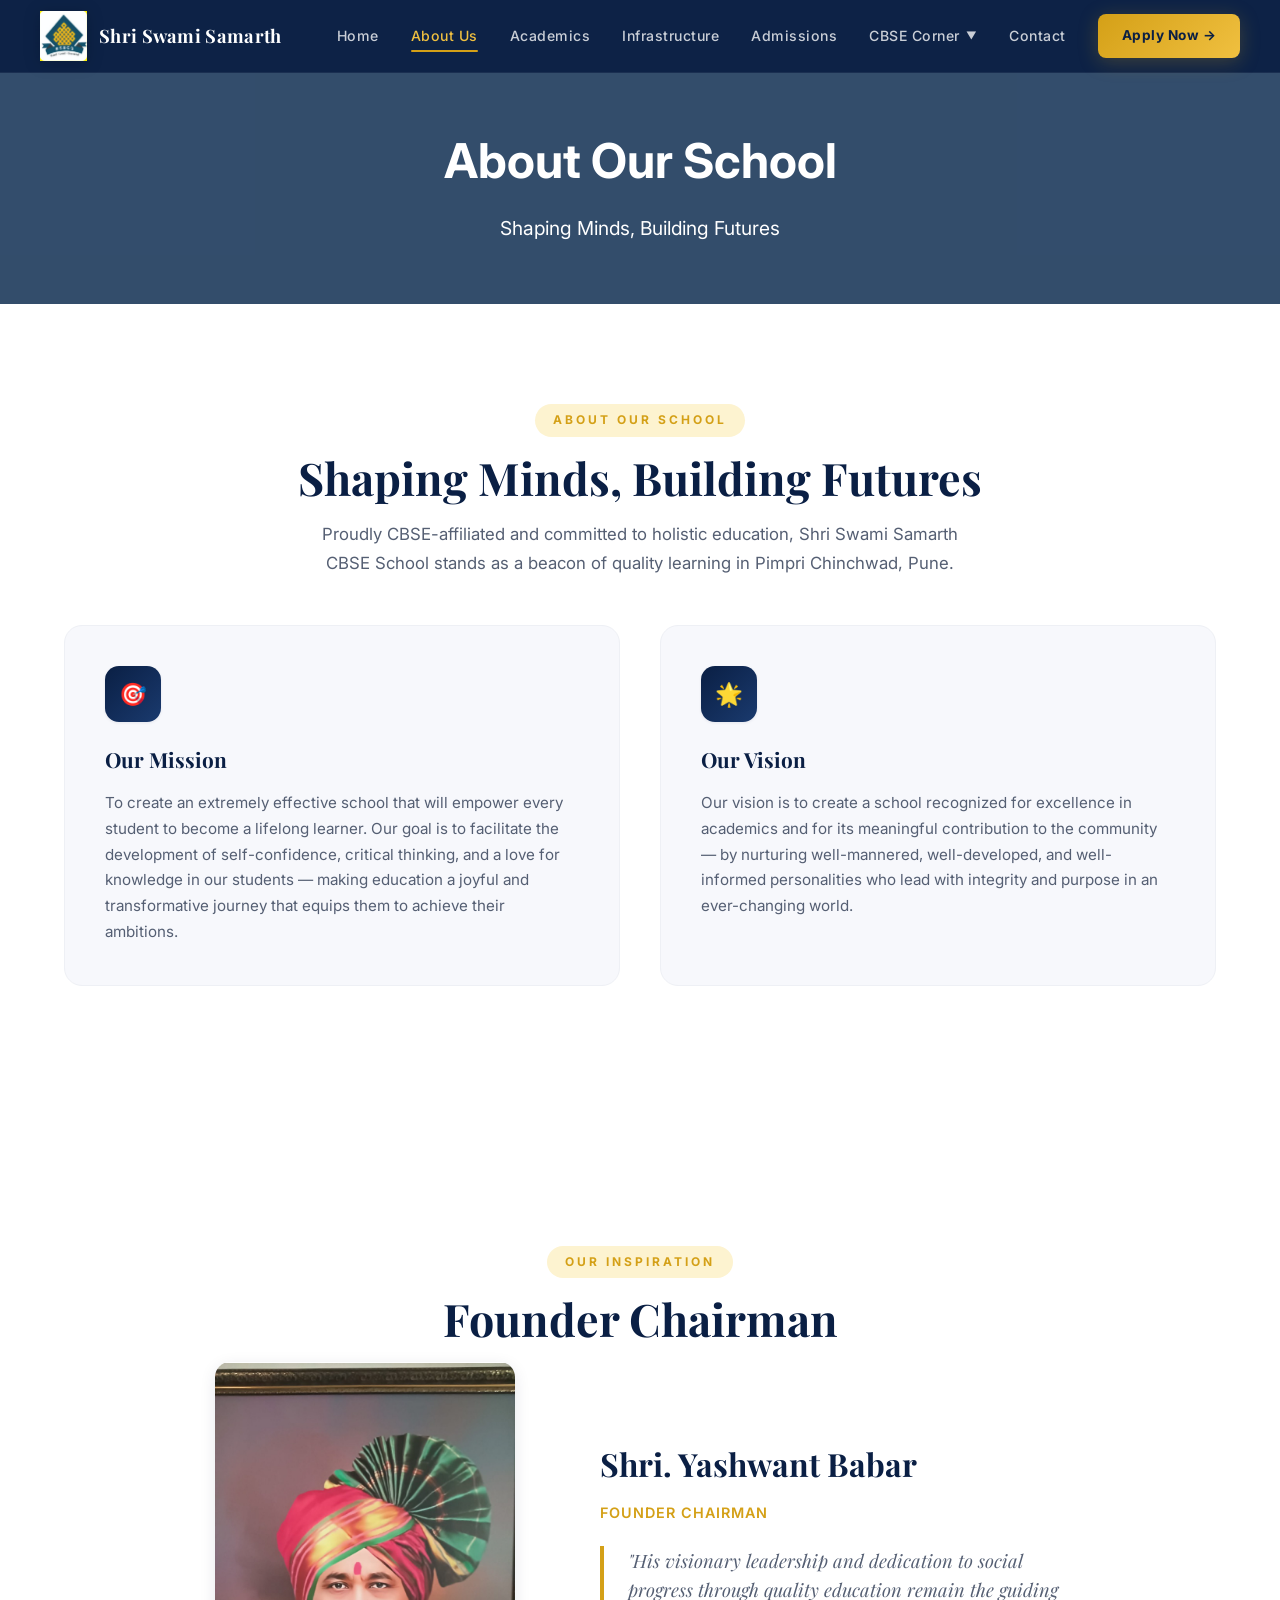
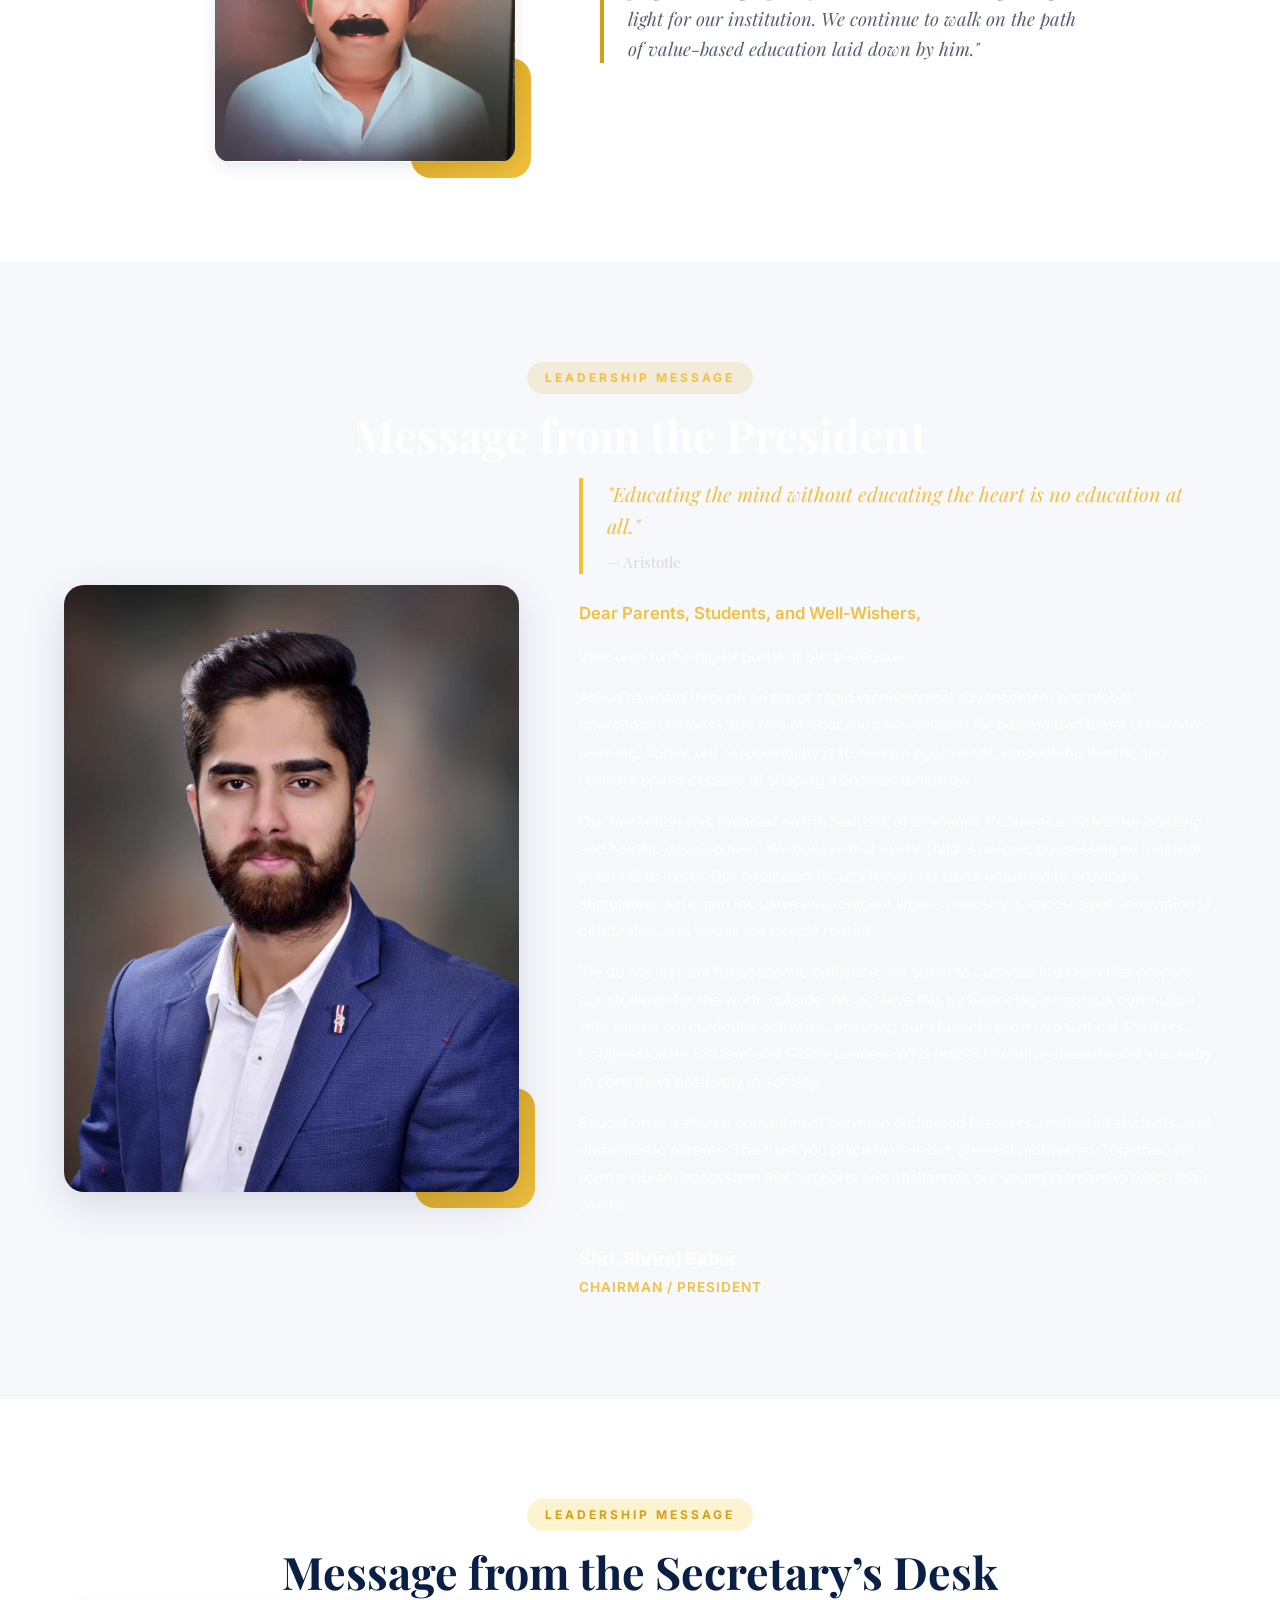
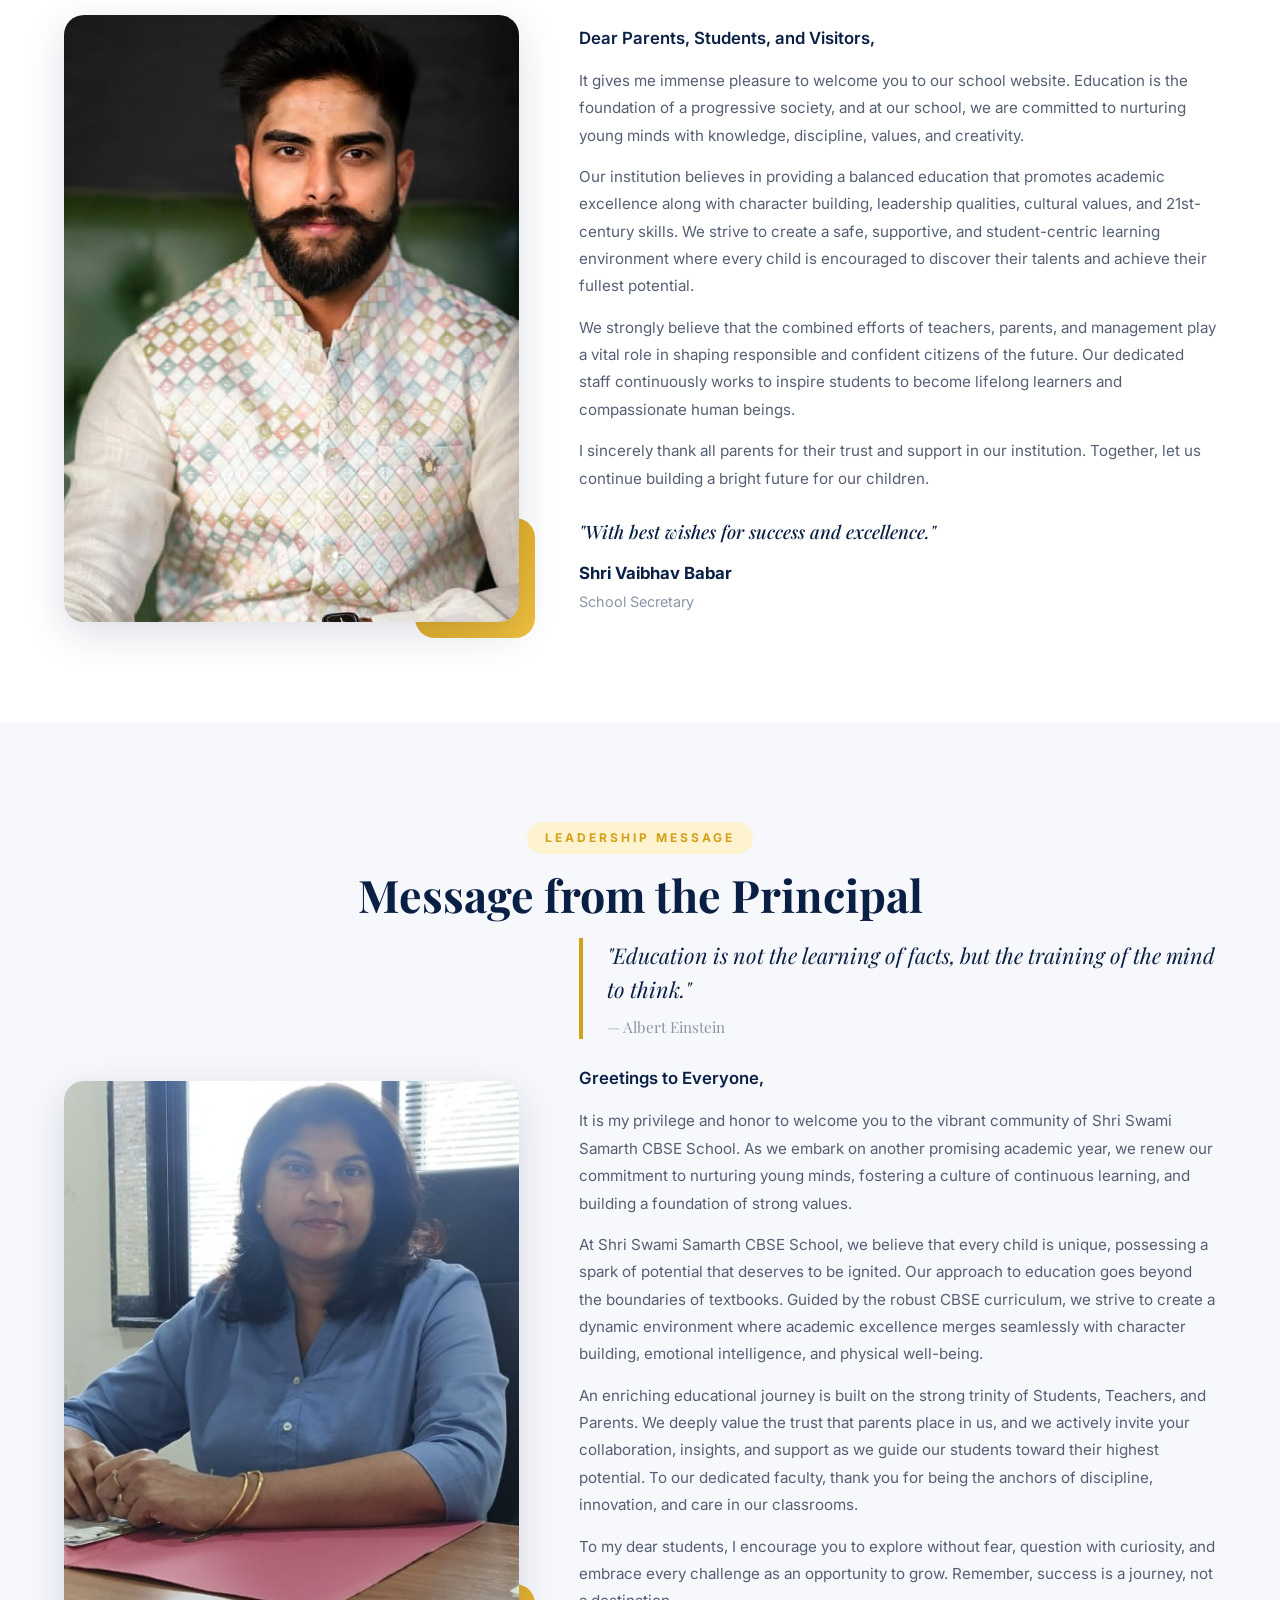
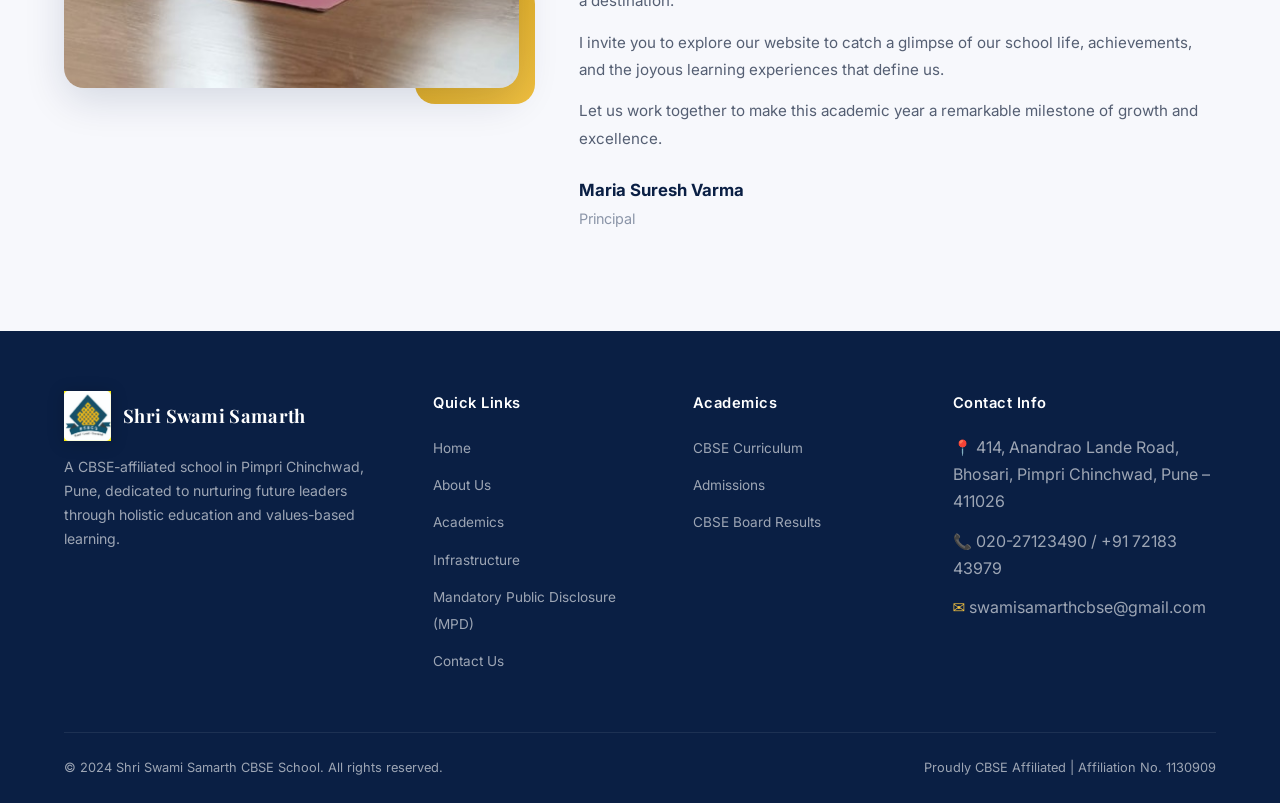
==== about.html @ 1b2f3c50 "Restructure to multi-page layout, integrate docx content, and update MPD PDF" ====
<!DOCTYPE html>
<html lang="en">
<head>
  <meta charset="UTF-8">
  <meta name="viewport" content="width=device-width, initial-scale=1.0">
  <title>About Us — Shri Swami Samarth CBSE School</title>
  <link rel="stylesheet" href="styles.css">
  <link rel="icon" href="data:image/svg+xml,<svg xmlns='http://www.w3.org/2000/svg' viewBox='0 0 100 100'><text y='.9em' font-size='90'>🎓</text></svg>">
</head>
<body>
  <!-- ======================== NAVIGATION ======================== -->
  <nav class="navbar" id="navbar">
    <div class="nav-inner">
      <a href="index.html" class="nav-logo">
        <img src="images/logo.png" alt="Shri Swami Samarth Logo" class="logo-img">
        <span>Shri Swami Samarth</span>
      </a>
      <div class="nav-links" id="navLinks">
        <a href="index.html">Home</a>
        <a href="about.html" class="active">About Us</a>
        <a href="academics.html">Academics</a>
        <a href="infrastructure.html">Infrastructure</a>
        <a href="admissions.html">Admissions</a>
        <div class="nav-dropdown">
          <a href="#" class="dropdown-trigger">CBSE Corner <span class="arrow" style="font-size: 0.65rem;">▼</span></a>
          <div class="dropdown-menu">
            <a href="disclosures.html">Mandatory Public Disclosure</a>
            <a href="comprehensive-info.html">Comprehensive Information</a>
          </div>
        </div>
        <a href="contact.html">Contact</a>
        <a href="admissions.html" class="nav-cta">Apply Now →</a>
      </div>
      <div class="hamburger" id="hamburger">
        <span></span><span></span><span></span>
      </div>
    </div>
  </nav>

  <!-- ======================== PAGE HERO ======================== -->
  <section class="page-hero" style="background: url('images/hero.jpg') center/cover no-repeat; position: relative; padding: 120px 0 60px;">
    <div class="hero-overlay" style="position: absolute; inset: 0; background: rgba(0, 33, 71, 0.8);"></div>
    <div class="container" style="position: relative; z-index: 2; text-align: center; color: white;">
      <h1 style="font-size: 3rem; margin-bottom: 10px;">About Our School</h1>
      <p style="font-size: 1.2rem; max-width: 600px; margin: 0 auto;">Shaping Minds, Building Futures</p>
    </div>
  </section>

  <!-- ======================== ABOUT / VISION / MISSION ======================== -->
  <section class="about section-pad">
    <div class="container">
      <div class="text-center reveal">
        <span class="section-badge">About Our School</span>
        <h2 class="section-title">Shaping Minds, Building Futures</h2>
        <p class="section-subtitle">Proudly CBSE-affiliated and committed to holistic education, Shri Swami Samarth CBSE School stands as a beacon of quality learning in Pimpri Chinchwad, Pune.</p>
      </div>

      <div class="about-grid" style="margin-top: 40px;">
        <div class="about-card reveal">
          <div class="about-card-icon">🎯</div>
          <h3>Our Mission</h3>
          <p>To create an extremely effective school that will empower every student to become a lifelong learner. Our goal is to facilitate the development of self-confidence, critical thinking, and a love for knowledge in our students — making education a joyful and transformative journey that equips them to achieve their ambitions.</p>
        </div>
        <div class="about-card reveal">
          <div class="about-card-icon">🌟</div>
          <h3>Our Vision</h3>
          <p>Our vision is to create a school recognized for excellence in academics and for its meaningful contribution to the community — by nurturing well-mannered, well-developed, and well-informed personalities who lead with integrity and purpose in an ever-changing world.</p>
        </div>
      </div>
    </div>
  </section>

  <!-- ======================== FOUNDER CHAIRMAN ======================== -->
  <section class="founder section-pad" style="background: var(--white);">
    <div class="container">
      <div class="text-center reveal">
        <span class="section-badge">Our Inspiration</span>
        <h2 class="section-title">Founder Chairman</h2>
      </div>
      <div class="principal-grid" style="grid-template-columns: 1fr 1.4fr; align-items: center; max-width: 900px; margin: 0 auto;">
        <div class="principal-image-wrap reveal" style="max-width: 300px; margin: 0 auto;">
          <img src="images/founder.jpg" alt="Shri. Yashwant Babar, Founder Chairman" style="border-radius: 15px; box-shadow: var(--shadow-md); max-height: 400px; object-fit: contain;">
          <div class="principal-image-accent"></div>
        </div>
        <div class="principal-content reveal" style="text-align: left; display: flex; flex-direction: column; justify-content: center;">
          <h3 style="color: var(--navy); font-size: 2rem; font-family: var(--font-heading); margin-bottom: 10px;">Shri. Yashwant Babar</h3>
          <p style="color: var(--gold); font-weight: 600; text-transform: uppercase; font-size: 0.9rem; letter-spacing: 1px; margin-bottom: 20px;">Founder Chairman</p>
          <blockquote style="font-size: 1.15rem; color: var(--gray-600); border-left-color: var(--gold);">
            "His visionary leadership and dedication to social progress through quality education remain the guiding light for our institution. We continue to walk on the path of value-based education laid down by him."
          </blockquote>
        </div>
      </div>
    </div>
  </section>

  <!-- ======================== PRESIDENT'S MESSAGE ======================== -->
  <section class="president section-pad" style="background: var(--off-white);">
    <div class="container">
      <div class="text-center reveal">
        <span class="section-badge">Leadership Message</span>
        <h2 class="section-title">Message from the President</h2>
      </div>
      <div class="principal-grid">
        <div class="principal-image-wrap reveal">
          <img src="images/chairman.jpg" alt="Shri. Shriraj Babar, President">
          <div class="principal-image-accent"></div>
        </div>
        <div class="president-content reveal">
          <blockquote>
            "Educating the mind without educating the heart is no education at all."
            <span>— Aristotle</span>
          </blockquote>
          <div class="president-text">
            <p class="salutation">Dear Parents, Students, and Well-Wishers,</p>
            <p>Welcome to the digital portal of our institution.</p>
            <p>As we navigate through an era of rapid technological advancement and global interconnectedness, the role of education has evolved far beyond traditional classroom learning. Today, our responsibility is to nurture agile minds, empathetic hearts, and resilient spirits capable of shaping a brighter tomorrow.</p>
            <p>Our institution was founded on the bedrock of academic excellence, character building, and holistic development. We believe that every child is unique, possessing an inherent potential to excel. Our dedicated faculty leaves no stone unturned to provide a stimulating, safe, and inclusive environment where curiosity is encouraged, innovation is celebrated, and values are deeply rooted.</p>
            <p>We do not just aim for academic brilliance; we strive to cultivate life skills that prepare our students for the world outside. We achieve this by balancing a rigorous curriculum with robust co-curricular activities, ensuring our students grow into Critical Thinkers, Compassionate Citizens and Global Leaders Who respect cultural diversity and are ready to contribute positively to society.</p>
            <p>Education is a shared commitment between dedicated teachers, motivated students, and enthusiastic parents. The trust you place in us is our greatest motivation. Together, we form a vibrant ecosystem that supports and challenges our young learners to reach their zenith.</p>
          </div>
          <p class="name">Shri. Shriraj Babar</p>
          <p class="title">Chairman / President</p>
        </div>
      </div>
    </div>
  </section>

  <!-- ======================== SECRETARY'S MESSAGE ======================== -->
  <section class="principal section-pad" style="background: var(--white);">
    <div class="container">
      <div class="text-center reveal">
        <span class="section-badge">Leadership Message</span>
        <h2 class="section-title">Message from the Secretary’s Desk</h2>
      </div>
      <div class="principal-grid">
        <div class="principal-image-wrap reveal">
          <img src="images/secretary.png" alt="Shri Vaibhav Babar, School Secretary">
          <div class="principal-image-accent"></div>
        </div>
        <div class="principal-content reveal">
          <div class="principal-text">
            <p class="salutation">Dear Parents, Students, and Visitors,</p>
            <p>It gives me immense pleasure to welcome you to our school website. Education is the foundation of a progressive society, and at our school, we are committed to nurturing young minds with knowledge, discipline, values, and creativity.</p>
            <p>Our institution believes in providing a balanced education that promotes academic excellence along with character building, leadership qualities, cultural values, and 21st-century skills. We strive to create a safe, supportive, and student-centric learning environment where every child is encouraged to discover their talents and achieve their fullest potential.</p>
            <p>We strongly believe that the combined efforts of teachers, parents, and management play a vital role in shaping responsible and confident citizens of the future. Our dedicated staff continuously works to inspire students to become lifelong learners and compassionate human beings.</p>
            <p>I sincerely thank all parents for their trust and support in our institution. Together, let us continue building a bright future for our children.</p>
          </div>
          <p style="font-family: var(--font-heading); font-size: 1.15rem; font-style: italic; color: var(--navy); margin-bottom: 12px; font-weight: 500;">"With best wishes for success and excellence."</p>
          <p class="name">Shri Vaibhav Babar</p>
          <p class="title">School Secretary</p>
        </div>
      </div>
    </div>
  </section>

  <!-- ======================== PRINCIPAL'S MESSAGE ======================== -->
  <section class="principal section-pad" style="background: var(--off-white);">
    <div class="container">
      <div class="text-center reveal">
        <span class="section-badge">Leadership Message</span>
        <h2 class="section-title">Message from the Principal</h2>
      </div>
      <div class="principal-grid">
        <div class="principal-image-wrap reveal">
          <img src="images/principal.jpg" alt="Maria Suresh Varma, Principal">
          <div class="principal-image-accent"></div>
        </div>
        <div class="principal-content reveal">
          <blockquote>
            "Education is not the learning of facts, but the training of the mind to think."
            <span>— Albert Einstein</span>
          </blockquote>
          <div class="principal-text">
            <p class="salutation">Greetings to Everyone,</p>
            <p>It is my privilege and honor to welcome you to the vibrant community of Shri Swami Samarth CBSE School. As we embark on another promising academic year, we renew our commitment to nurturing young minds, fostering a culture of continuous learning, and building a foundation of strong values.</p>
            <p>At Shri Swami Samarth CBSE School, we believe that every child is unique, possessing a spark of potential that deserves to be ignited. Our approach to education goes beyond the boundaries of textbooks. Guided by the robust CBSE curriculum, we strive to create a dynamic environment where academic excellence merges seamlessly with character building, emotional intelligence, and physical well-being.</p>
            <p>An enriching educational journey is built on the strong trinity of Students, Teachers, and Parents. We deeply value the trust that parents place in us, and we actively invite your collaboration, insights, and support as we guide our students toward their highest potential. To our dedicated faculty, thank you for being the anchors of discipline, innovation, and care in our classrooms.</p>
            <p>To my dear students, I encourage you to explore without fear, question with curiosity, and embrace every challenge as an opportunity to grow. Remember, success is a journey, not a destination.</p>
            <p>I invite you to explore our website to catch a glimpse of our school life, achievements, and the joyous learning experiences that define us.</p>
            <p>Let us work together to make this academic year a remarkable milestone of growth and excellence.</p>
          </div>
          <p class="name">Maria Suresh Varma</p>
          <p class="title">Principal</p>
        </div>
      </div>
    </div>
  </section>

  <!-- ======================== FOOTER ======================== -->
  <footer class="footer">
    <div class="container">
      <div class="footer-grid">
        <div class="footer-brand">
          <a href="index.html" class="nav-logo footer-logo">
            <img src="images/logo.png" alt="Shri Swami Samarth Logo" class="logo-img">
            <span class="footer-logo-text">Shri Swami Samarth</span>
          </a>
          <p>A CBSE-affiliated school in Pimpri Chinchwad, Pune, dedicated to nurturing future leaders through holistic education and values-based learning.</p>
        </div>
        <div>
          <h4>Quick Links</h4>
          <ul>
            <li><a href="index.html">Home</a></li>
            <li><a href="about.html">About Us</a></li>
            <li><a href="academics.html">Academics</a></li>
            <li><a href="infrastructure.html">Infrastructure</a></li>
            <li><a href="disclosures.html">Mandatory Public Disclosure (MPD)</a></li>
            <li><a href="contact.html">Contact Us</a></li>
          </ul>
        </div>
        <div>
          <h4>Academics</h4>
          <ul>
            <li><a href="academics.html">CBSE Curriculum</a></li>
            <li><a href="admissions.html">Admissions</a></li>
            <li><a href="disclosures.html#result">CBSE Board Results</a></li>
          </ul>
        </div>
        <div>
          <h4>Contact Info</h4>
          <div class="footer-contact-item">
            <span class="icon">📍</span>
            <span>414, Anandrao Lande Road, Bhosari, Pimpri Chinchwad, Pune – 411026</span>
          </div>
          <div class="footer-contact-item">
            <span class="icon">📞</span>
            <span>020-27123490 / +91 72183 43979</span>
          </div>
          <div class="footer-contact-item">
            <span class="icon">✉️</span>
            <span>swamisamarthcbse@gmail.com</span>
          </div>
        </div>
      </div>
      <div class="footer-bottom">
        <span>© 2024 Shri Swami Samarth CBSE School. All rights reserved.</span>
        <span>Proudly CBSE Affiliated | Affiliation No. 1130909</span>
      </div>
    </div>
  </footer>

  <script src="script.js"></script>
</body>
</html>
---- styles.css ----
/* ===================================================================
   Shri Swami Samarth CBSE School — Design System
   =================================================================== */

/* ---------- Google Fonts ---------- */
@import url('https://fonts.googleapis.com/css2?family=Inter:wght@300;400;500;600;700&family=Playfair+Display:wght@600;700;800&display=swap');

/* ---------- CSS Custom Properties ---------- */
:root {
  /* Primary Palette */
  --navy: #0a1f44;
  --navy-light: #132d5e;
  --royal: #1a3a6e;
  --blue-accent: #2563eb;
  --gold: #d4a017;
  --gold-light: #f0c040;
  --gold-soft: #fdf3d0;

  /* Neutrals */
  --white: #ffffff;
  --off-white: #f7f8fc;
  --gray-100: #eef0f5;
  --gray-200: #d5d9e2;
  --gray-400: #8b95a8;
  --gray-600: #555f73;
  --gray-800: #2d3444;
  --dark: #111827;

  /* Semantic */
  --success: #10b981;
  --danger: #ef4444;

  /* Typography */
  --font-body: 'Inter', system-ui, sans-serif;
  --font-heading: 'Playfair Display', Georgia, serif;

  /* Spacing */
  --section-pad: 100px 0;
  --container: 1200px;

  /* Transitions */
  --ease: cubic-bezier(.4, 0, .2, 1);

  /* Shadows */
  --shadow-sm: 0 1px 3px rgba(10, 31, 68, .08);
  --shadow-md: 0 4px 16px rgba(10, 31, 68, .10);
  --shadow-lg: 0 12px 40px rgba(10, 31, 68, .14);
  --shadow-gold: 0 4px 20px rgba(212, 160, 23, .25);
}

/* ---------- Reset ---------- */
*,
*::before,
*::after {
  box-sizing: border-box;
  margin: 0;
  padding: 0;
}

html {
  scroll-behavior: smooth;
  font-size: 16px;
}

body {
  font-family: var(--font-body);
  color: var(--gray-800);
  background: var(--white);
  line-height: 1.7;
  overflow-x: hidden;
  -webkit-font-smoothing: antialiased;
}

img {
  max-width: 100%;
  display: block;
}

a {
  text-decoration: none;
  color: inherit;
}

ul {
  list-style: none;
}

button {
  font-family: inherit;
  cursor: pointer;
  border: none;
  background: none;
}

/* ---------- Utilities ---------- */
.container {
  max-width: var(--container);
  margin: 0 auto;
  padding: 0 24px;
}

.section-pad {
  padding: var(--section-pad);
}

.text-center {
  text-align: center;
}

.section-badge {
  display: inline-block;
  font-size: .75rem;
  font-weight: 700;
  letter-spacing: 3px;
  text-transform: uppercase;
  color: var(--gold);
  background: var(--gold-soft);
  padding: 6px 18px;
  border-radius: 100px;
  margin-bottom: 14px;
}

.section-title {
  font-family: var(--font-heading);
  font-size: clamp(1.8rem, 4vw, 2.8rem);
  color: var(--navy);
  line-height: 1.2;
  margin-bottom: 16px;
}

.section-subtitle {
  font-size: 1.05rem;
  color: var(--gray-600);
  max-width: 640px;
  margin: 0 auto 48px;
}

/* Reveal Animations */
.reveal {
  opacity: 0;
  transform: translateY(40px);
  transition: opacity .7s var(--ease), transform .7s var(--ease);
}

.reveal.visible {
  opacity: 1;
  transform: translateY(0);
}

/* ===================================================================
   NAVIGATION
   =================================================================== */
.navbar {
  position: fixed;
  top: 0;
  left: 0;
  right: 0;
  z-index: 1000;
  padding: 0 24px;
  background: rgba(10, 31, 68, .92);
  backdrop-filter: blur(14px);
  -webkit-backdrop-filter: blur(14px);
  border-bottom: 1px solid rgba(255, 255, 255, .06);
  transition: background .35s var(--ease), box-shadow .35s var(--ease);
}

.navbar.scrolled {
  background: rgba(10, 31, 68, .98);
  box-shadow: 0 4px 30px rgba(0, 0, 0, .18);
}

.nav-inner {
  max-width: var(--container);
  margin: 0 auto;
  display: flex;
  align-items: center;
  justify-content: space-between;
  height: 72px;
}

.nav-logo {
  display: flex;
  align-items: center;
  gap: 12px;
}

.logo-img {
  height: 50px;
  width: auto;
  object-fit: contain;
  transition: transform .3s var(--ease);
  filter: drop-shadow(0 2px 8px rgba(0, 0, 0, .2));
}

.nav-logo:hover .logo-img {
  transform: scale(1.05);
}

.nav-logo span {
  font-family: var(--font-heading);
  font-size: 1.15rem;
  font-weight: 700;
  color: var(--white);
  letter-spacing: .3px;
}

.nav-links {
  display: flex;
  align-items: center;
  gap: 32px;
}

.nav-links a {
  position: relative;
  font-size: .88rem;
  font-weight: 500;
  color: rgba(255, 255, 255, .78);
  letter-spacing: .5px;
  transition: color .25s;
}

.nav-links a:hover,
.nav-links a.active {
  color: var(--gold-light);
}

.nav-links a::after {
  content: '';
  position: absolute;
  bottom: -4px;
  left: 0;
  width: 0;
  height: 2px;
  background: var(--gold);
  border-radius: 2px;
  transition: width .3s var(--ease);
}

.nav-links a:hover::after,
.nav-links a.active::after {
  width: 100%;
}

/* ---------- Dropdown Menu ---------- */
.nav-dropdown {
  position: relative;
  display: inline-block;
}

.dropdown-menu {
  display: none;
  position: absolute;
  top: 100%;
  left: 50%;
  transform: translateX(-50%);
  background: var(--navy-light);
  box-shadow: var(--shadow-lg);
  border-radius: 12px;
  min-width: 260px;
  padding: 12px 0;
  z-index: 1000;
  border: 1px solid rgba(255, 255, 255, 0.1);
  margin-top: 12px;
}

/* Add a triangle indicator */
.dropdown-menu::before {
  content: '';
  position: absolute;
  top: -6px;
  left: 50%;
  transform: translateX(-50%) rotate(45deg);
  width: 12px;
  height: 12px;
  background: var(--navy-light);
  border-left: 1px solid rgba(255, 255, 255, 0.1);
  border-top: 1px solid rgba(255, 255, 255, 0.1);
}

.dropdown-menu a {
  display: block;
  padding: 10px 20px;
  color: rgba(255, 255, 255, 0.78);
  font-size: 0.85rem;
  font-weight: 500;
  text-decoration: none;
  transition: all 0.25s;
}

.dropdown-menu a::after {
  display: none !important; /* Hide underline slide */
}

.dropdown-menu a:hover {
  background: rgba(255, 255, 255, 0.05);
  color: var(--gold-light) !important;
  padding-left: 24px;
}

.nav-dropdown:hover .dropdown-menu {
  display: block;
}

.dropdown-trigger {
  cursor: pointer;
  display: flex;
  align-items: center;
  gap: 6px;
}

/* ---------- Compliance Subpages Layout ---------- */
.compliance-hero {
  background: linear-gradient(135deg, var(--navy), var(--royal));
  padding: 140px 0 80px;
  text-align: center;
  color: var(--white);
  border-bottom: 2px solid var(--gold);
}

.compliance-hero h1 {
  font-family: var(--font-heading);
  font-size: 2.5rem;
  margin-bottom: 12px;
  color: var(--white);
}

.compliance-hero p {
  color: var(--gray-200);
  font-size: 1rem;
  max-width: 600px;
  margin: 0 auto;
}

.compliance-layout {
  display: grid;
  grid-template-columns: 300px 1fr;
  gap: 40px;
  margin-top: 50px;
  margin-bottom: 80px;
  align-items: start;
}

.compliance-sidebar {
  position: sticky;
  top: 100px;
  background: var(--white);
  border: 1px solid var(--gray-200);
  border-radius: 16px;
  padding: 24px;
  box-shadow: var(--shadow-sm);
}

.compliance-sidebar h3 {
  font-family: var(--font-body);
  font-size: 1rem;
  font-weight: 700;
  color: var(--navy);
  margin-bottom: 16px;
  border-bottom: 2px solid var(--gray-100);
  padding-bottom: 8px;
}

.compliance-nav {
  display: flex;
  flex-direction: column;
  gap: 8px;
}

.compliance-nav-link {
  font-size: 0.88rem;
  font-weight: 500;
  color: var(--gray-600);
  text-decoration: none;
  padding: 10px 14px;
  border-radius: 8px;
  transition: all 0.25s;
  border-left: 3px solid transparent;
}

.compliance-nav-link:hover {
  background: var(--off-white);
  color: var(--navy);
}

.compliance-nav-link.active {
  background: var(--gold-soft);
  color: var(--navy);
  border-left-color: var(--gold);
  font-weight: 600;
}

.compliance-content {
  display: flex;
  flex-direction: column;
  gap: 40px;
}

.compliance-card {
  background: var(--white);
  border: 1px solid var(--gray-200);
  border-radius: 16px;
  padding: 32px;
  box-shadow: var(--shadow-sm);
  scroll-margin-top: 100px;
}

.compliance-card-title {
  font-family: var(--font-heading);
  font-size: 1.4rem;
  color: var(--navy);
  margin-bottom: 20px;
  border-bottom: 2px solid var(--gold);
  padding-bottom: 10px;
  display: flex;
  align-items: center;
  gap: 12px;
}

/* Comprehensive Information specific styling */
.comp-list-card {
  background: var(--white);
  border: 1px solid var(--gray-200);
  border-radius: 16px;
  padding: 32px;
  box-shadow: var(--shadow-sm);
  margin-top: 50px;
  margin-bottom: 80px;
}

.comp-table {
  width: 100%;
  border-collapse: collapse;
}

.comp-table th {
  background: var(--navy);
  color: var(--white);
  text-align: left;
  padding: 14px 20px;
  font-size: 0.9rem;
  font-weight: 600;
}

.comp-table td {
  padding: 16px 20px;
  border-bottom: 1px solid var(--gray-100);
  font-size: 0.9rem;
  color: var(--gray-600);
  line-height: 1.6;
}

.comp-table tr:nth-child(even) td {
  background: var(--off-white);
}

.comp-table tr:hover td {
  background: var(--gold-soft);
}

.comp-table td strong {
  color: var(--navy);
}

@media (max-width: 992px) {
  .compliance-layout {
    grid-template-columns: 1fr;
  }
  
  .compliance-sidebar {
    position: static;
    margin-bottom: 20px;
  }
}


.nav-cta {
  background: linear-gradient(135deg, var(--gold), var(--gold-light));
  color: var(--navy) !important;
  font-weight: 700 !important;
  padding: 10px 24px;
  border-radius: 8px;
  font-size: .85rem !important;
  letter-spacing: .5px;
  transition: transform .25s, box-shadow .25s;
  box-shadow: var(--shadow-gold);
}

.nav-cta:hover {
  transform: translateY(-2px);
  box-shadow: 0 6px 24px rgba(212, 160, 23, .35);
}

.nav-cta::after {
  display: none !important;
}

/* Hamburger */
.hamburger {
  display: none;
  flex-direction: column;
  gap: 5px;
  width: 28px;
  cursor: pointer;
  z-index: 1001;
}

.hamburger span {
  display: block;
  height: 2.5px;
  width: 100%;
  background: var(--white);
  border-radius: 4px;
  transition: transform .3s, opacity .3s;
}

.hamburger.open span:nth-child(1) {
  transform: rotate(45deg) translate(5px, 5px);
}

.hamburger.open span:nth-child(2) {
  opacity: 0;
}

.hamburger.open span:nth-child(3) {
  transform: rotate(-45deg) translate(6px, -6px);
}

/* ===================================================================
   HERO SECTION
   =================================================================== */
.hero {
  position: relative;
  min-height: 100vh;
  display: flex;
  align-items: center;
  background: linear-gradient(135deg, var(--navy) 0%, var(--royal) 50%, #1e4d8c 100%);
  overflow: hidden;
}

.hero-bg-image {
  position: absolute;
  inset: 0;
  background: url('images/hero-banner.jpg') center/cover no-repeat;
  opacity: .35;
}

.hero-overlay {
  position: absolute;
  inset: 0;
  background: linear-gradient(135deg, rgba(10, 31, 68, .88) 0%, rgba(26, 58, 110, .75) 100%);
}

/* Decorative shapes */
.hero-shape-1 {
  position: absolute;
  top: -120px;
  right: -120px;
  width: 500px;
  height: 500px;
  background: radial-gradient(circle, rgba(212, 160, 23, .12) 0%, transparent 70%);
  border-radius: 50%;
  animation: float 8s ease-in-out infinite;
}

.hero-shape-2 {
  position: absolute;
  bottom: -80px;
  left: -80px;
  width: 350px;
  height: 350px;
  background: radial-gradient(circle, rgba(37, 99, 235, .1) 0%, transparent 70%);
  border-radius: 50%;
  animation: float 6s ease-in-out infinite reverse;
}

@keyframes float {

  0%,
  100% {
    transform: translateY(0);
  }

  50% {
    transform: translateY(-30px);
  }
}

.hero-content {
  position: relative;
  z-index: 2;
  max-width: 720px;
  padding: 140px 0 100px;
}

.hero-badge {
  display: inline-flex;
  align-items: center;
  gap: 8px;
  font-size: .78rem;
  font-weight: 600;
  color: var(--gold-light);
  background: rgba(212, 160, 23, .12);
  border: 1px solid rgba(212, 160, 23, .2);
  padding: 8px 18px;
  border-radius: 100px;
  margin-bottom: 28px;
  letter-spacing: 1px;
  text-transform: uppercase;
}

.hero-badge span {
  font-size: 1rem;
}

.hero h1 {
  font-family: var(--font-heading);
  font-size: clamp(2.4rem, 5vw, 3.6rem);
  font-weight: 800;
  color: var(--white);
  line-height: 1.15;
  margin-bottom: 22px;
}

.hero h1 .highlight {
  background: linear-gradient(135deg, var(--gold), var(--gold-light));
  -webkit-background-clip: text;
  -webkit-text-fill-color: transparent;
  background-clip: text;
}

.hero p {
  font-size: 1.15rem;
  color: rgba(255, 255, 255, .75);
  line-height: 1.8;
  margin-bottom: 36px;
  max-width: 560px;
}

.hero-btns {
  display: flex;
  gap: 16px;
  flex-wrap: wrap;
}

.btn-primary {
  display: inline-flex;
  align-items: center;
  gap: 8px;
  background: linear-gradient(135deg, var(--gold), var(--gold-light));
  color: var(--navy);
  font-weight: 700;
  font-size: .95rem;
  padding: 15px 32px;
  border-radius: 10px;
  letter-spacing: .3px;
  transition: transform .25s, box-shadow .25s;
  box-shadow: var(--shadow-gold);
}

.btn-primary:hover {
  transform: translateY(-3px);
  box-shadow: 0 8px 28px rgba(212, 160, 23, .4);
}

.btn-outline {
  display: inline-flex;
  align-items: center;
  gap: 8px;
  background: rgba(255, 255, 255, .08);
  border: 1.5px solid rgba(255, 255, 255, .2);
  color: var(--white);
  font-weight: 600;
  font-size: .95rem;
  padding: 15px 32px;
  border-radius: 10px;
  transition: background .25s, border-color .25s, transform .25s;
}

.btn-outline:hover {
  background: rgba(255, 255, 255, .14);
  border-color: rgba(255, 255, 255, .35);
  transform: translateY(-2px);
}

/* ===================================================================
   STATS BAR
   =================================================================== */
.stats-bar {
  position: relative;
  z-index: 3;
  margin-top: -50px;
  margin-bottom: 40px;
}

.stats-inner {
  background: var(--white);
  border-radius: 20px;
  box-shadow: var(--shadow-lg);
  display: grid;
  grid-template-columns: repeat(4, 1fr);
  overflow: hidden;
}

.stat-item {
  padding: 36px 24px;
  text-align: center;
  position: relative;
  transition: background .3s;
}

.stat-item:hover {
  background: var(--off-white);
}

.stat-item:not(:last-child)::after {
  content: '';
  position: absolute;
  right: 0;
  top: 20%;
  height: 60%;
  width: 1px;
  background: var(--gray-200);
}

.stat-icon {
  width: 52px;
  height: 52px;
  margin: 0 auto 14px;
  background: linear-gradient(135deg, rgba(212, 160, 23, .1), rgba(212, 160, 23, .05));
  border-radius: 14px;
  display: flex;
  align-items: center;
  justify-content: center;
  font-size: 1.5rem;
}

.stat-number {
  font-family: var(--font-heading);
  font-size: 1.9rem;
  font-weight: 700;
  color: var(--navy);
  margin-bottom: 4px;
}

.stat-label {
  font-size: .85rem;
  color: var(--gray-400);
  font-weight: 500;
}

/* ===================================================================
   PRINCIPAL MESSAGE
   =================================================================== */
.principal {
  background: var(--off-white);
}

.principal-grid {
  display: grid;
  grid-template-columns: 1fr 1.4fr;
  gap: 60px;
  align-items: center;
}

.principal-image-wrap {
  position: relative;
}

.principal-image-wrap img {
  border-radius: 20px;
  box-shadow: var(--shadow-lg);
  width: 100%;
  aspect-ratio: 3/4;
  object-fit: cover;
}

.principal-image-accent {
  position: absolute;
  bottom: -16px;
  right: -16px;
  width: 120px;
  height: 120px;
  background: linear-gradient(135deg, var(--gold), var(--gold-light));
  border-radius: 20px;
  z-index: -1;
}

.principal-content blockquote {
  font-family: var(--font-heading);
  font-size: 1.35rem;
  color: var(--navy);
  line-height: 1.6;
  border-left: 4px solid var(--gold);
  padding-left: 24px;
  margin-bottom: 24px;
  font-style: italic;
}

.principal-content .name {
  font-weight: 700;
  color: var(--navy);
  font-size: 1.05rem;
}

.principal-content .title {
  color: var(--gray-400);
  font-size: .9rem;
  margin-top: 2px;
}

.principal-text {
  font-size: 0.95rem;
  color: var(--gray-600);
  line-height: 1.8;
  margin-bottom: 24px;
}

.principal-text p {
  margin-bottom: 14px;
}

.principal-text .salutation {
  font-weight: 600;
  color: var(--navy);
  font-size: 1.05rem;
}

.principal-content blockquote span {
  font-size: 0.95rem;
  font-style: normal;
  color: var(--gray-400);
  display: block;
  margin-top: 8px;
}

/* ===================================================================
   PRESIDENT MESSAGE
   =================================================================== */
.president {
  background: var(--navy);
  color: var(--white);
}

.president .section-title {
  color: var(--white);
}

.president .section-badge {
  background: rgba(212, 160, 23, 0.15);
  color: var(--gold-light);
}

.president-content {
  text-align: left;
}

.president-content blockquote {
  font-family: var(--font-heading);
  font-size: 1.25rem;
  color: var(--gold-light);
  line-height: 1.6;
  border-left: 4px solid var(--gold-light);
  padding-left: 24px;
  margin-bottom: 24px;
  font-style: italic;
}

.president-content blockquote span {
  font-size: 0.95rem;
  font-style: normal;
  color: var(--gray-200);
  display: block;
  margin-top: 8px;
}

.president-text {
  font-size: 0.95rem;
  color: rgba(255, 255, 255, 0.85);
  line-height: 1.8;
  margin-bottom: 24px;
}

.president-text p {
  margin-bottom: 14px;
}

.president-text .salutation {
  font-weight: 600;
  color: var(--gold-light);
  font-size: 1.05rem;
}

.president-content .name {
  font-weight: 700;
  color: var(--white);
  font-size: 1.15rem;
  margin-bottom: 2px;
}

.president-content .title {
  color: var(--gold-light);
  font-weight: 600;
  text-transform: uppercase;
  font-size: 0.85rem;
  letter-spacing: 1px;
}

/* ===================================================================
   ABOUT / ACADEMICS
   =================================================================== */
.about {
  background: var(--white);
}

.about-grid {
  display: grid;
  grid-template-columns: 1fr 1fr;
  gap: 40px;
  margin-bottom: 60px;
}

.about-card {
  background: var(--off-white);
  border-radius: 18px;
  padding: 40px;
  border: 1px solid var(--gray-100);
  transition: transform .3s var(--ease), box-shadow .3s var(--ease);
}

.about-card:hover {
  transform: translateY(-6px);
  box-shadow: var(--shadow-md);
}

.about-card-icon {
  width: 56px;
  height: 56px;
  background: linear-gradient(135deg, var(--navy), var(--royal));
  border-radius: 14px;
  display: flex;
  align-items: center;
  justify-content: center;
  font-size: 1.4rem;
  color: var(--gold-light);
  margin-bottom: 20px;
  box-shadow: var(--shadow-sm);
}

.about-card h3 {
  font-family: var(--font-heading);
  font-size: 1.3rem;
  color: var(--navy);
  margin-bottom: 12px;
}

.about-card p {
  color: var(--gray-600);
  font-size: .95rem;
  line-height: 1.7;
}

/* Affiliation strip */
.affiliation-strip {
  background: linear-gradient(135deg, var(--navy), var(--royal));
  border-radius: 18px;
  padding: 40px 48px;
  display: flex;
  align-items: center;
  justify-content: space-between;
  flex-wrap: wrap;
  gap: 24px;
}

.affiliation-strip h3 {
  font-family: var(--font-heading);
  color: var(--white);
  font-size: 1.4rem;
}

.affiliation-strip p {
  color: rgba(255, 255, 255, .7);
  font-size: .92rem;
  margin-top: 4px;
}

.affiliation-badges {
  display: flex;
  gap: 20px;
  flex-wrap: wrap;
}

.aff-badge {
  background: rgba(255, 255, 255, .1);
  border: 1px solid rgba(255, 255, 255, .15);
  border-radius: 12px;
  padding: 14px 24px;
  text-align: center;
}

.aff-badge .label {
  font-size: .7rem;
  color: var(--gold-light);
  text-transform: uppercase;
  letter-spacing: 1.5px;
  font-weight: 600;
  margin-bottom: 4px;
}

.aff-badge .value {
  font-family: var(--font-heading);
  font-size: 1.15rem;
  color: var(--white);
  font-weight: 700;
}

/* Staff highlight */
.staff-section {
  margin-top: 60px;
}

.staff-cards {
  display: grid;
  grid-template-columns: repeat(auto-fit, minmax(260px, 1fr));
  gap: 24px;
  margin-top: 32px;
}

.staff-card {
  background: var(--off-white);
  border-radius: 16px;
  padding: 28px;
  display: flex;
  gap: 16px;
  align-items: center;
  border: 1px solid var(--gray-100);
  transition: transform .3s, box-shadow .3s;
}

.staff-card:hover {
  transform: translateY(-4px);
  box-shadow: var(--shadow-md);
}

.staff-avatar {
  width: 56px;
  height: 56px;
  min-width: 56px;
  border-radius: 50%;
  background: linear-gradient(135deg, var(--gold), var(--gold-light));
  display: flex;
  align-items: center;
  justify-content: center;
  font-size: 1.3rem;
  color: var(--navy);
  font-weight: 700;
}

.staff-info h4 {
  font-size: .95rem;
  color: var(--navy);
  font-weight: 600;
}

.staff-info p {
  font-size: .82rem;
  color: var(--gray-400);
  margin-top: 2px;
}

/* ===================================================================
   INFRASTRUCTURE
   =================================================================== */
.infrastructure {
  background: var(--off-white);
}

.facilities-grid {
  display: grid;
  grid-template-columns: repeat(auto-fill, minmax(270px, 1fr));
  gap: 24px;
}

.facility-card {
  background: var(--white);
  border-radius: 16px;
  padding: 32px 28px;
  border: 1px solid var(--gray-100);
  transition: transform .35s var(--ease), box-shadow .35s var(--ease), border-color .35s;
  position: relative;
  overflow: hidden;
}

.facility-card::before {
  content: '';
  position: absolute;
  top: 0;
  left: 0;
  right: 0;
  height: 3px;
  background: linear-gradient(90deg, var(--gold), var(--gold-light));
  transform: scaleX(0);
  transform-origin: left;
  transition: transform .35s var(--ease);
}

.facility-card:hover::before {
  transform: scaleX(1);
}

.facility-card:hover {
  transform: translateY(-6px);
  box-shadow: var(--shadow-md);
  border-color: transparent;
}

.facility-icon {
  width: 52px;
  height: 52px;
  background: linear-gradient(135deg, rgba(212, 160, 23, .12), rgba(212, 160, 23, .04));
  border-radius: 14px;
  display: flex;
  align-items: center;
  justify-content: center;
  font-size: 1.4rem;
  margin-bottom: 18px;
}

.facility-card h3 {
  font-size: 1.05rem;
  color: var(--navy);
  font-weight: 600;
  margin-bottom: 8px;
}

.facility-card p {
  font-size: .88rem;
  color: var(--gray-400);
  line-height: 1.6;
}

/* Special highlight card */
.facility-card.highlight-card {
  background: linear-gradient(135deg, var(--navy), var(--royal));
  border: none;
}

.facility-card.highlight-card::before {
  display: none;
}

.facility-card.highlight-card h3 {
  color: var(--white);
}

.facility-card.highlight-card p {
  color: rgba(255, 255, 255, .65);
}

.facility-card.highlight-card .facility-icon {
  background: rgba(212, 160, 23, .15);
}

/* ===================================================================
   MANDATORY DISCLOSURE
   =================================================================== */
.disclosure {
  background: var(--white);
}

.accordion {
  max-width: 900px;
  margin: 0 auto;
}

.accordion-item {
  border: 1px solid var(--gray-200);
  border-radius: 14px;
  margin-bottom: 14px;
  overflow: hidden;
  transition: box-shadow .3s;
}

.accordion-item:hover {
  box-shadow: var(--shadow-sm);
}

.accordion-header {
  width: 100%;
  display: flex;
  align-items: center;
  justify-content: space-between;
  padding: 20px 28px;
  font-size: 1rem;
  font-weight: 600;
  color: var(--navy);
  background: var(--off-white);
  border: none;
  cursor: pointer;
  transition: background .25s;
}

.accordion-header:hover {
  background: var(--gray-100);
}

.accordion-header .icon {
  width: 32px;
  height: 32px;
  background: linear-gradient(135deg, var(--gold), var(--gold-light));
  border-radius: 8px;
  display: flex;
  align-items: center;
  justify-content: center;
  font-size: .9rem;
  color: var(--navy);
  font-weight: 700;
  transition: transform .3s;
}

.accordion-item.active .accordion-header .icon {
  transform: rotate(45deg);
}

.accordion-body {
  max-height: 0;
  overflow: hidden;
  transition: max-height .45s var(--ease);
}

.accordion-body-inner {
  padding: 24px 28px 28px;
}

.disclosure-table {
  width: 100%;
  border-collapse: collapse;
  font-size: .88rem;
}

.disclosure-table th {
  background: var(--navy);
  color: var(--white);
  text-align: left;
  padding: 12px 16px;
  font-weight: 600;
  font-size: .82rem;
  letter-spacing: .4px;
}

.disclosure-table th:first-child {
  border-radius: 8px 0 0 0;
}

.disclosure-table th:last-child {
  border-radius: 0 8px 0 0;
}

.disclosure-table td {
  padding: 12px 16px;
  border-bottom: 1px solid var(--gray-100);
  color: var(--gray-600);
}

.disclosure-table tr:nth-child(even) td {
  background: var(--off-white);
}

.disclosure-table tr:hover td {
  background: var(--gold-soft);
}

.doc-link {
  display: inline-block;
  color: var(--navy);
  font-weight: 600;
  text-decoration: none;
  border-bottom: 1px solid var(--gold);
  transition: color .25s, border-color .25s;
}

.doc-link:hover {
  color: var(--gold);
  border-color: transparent;
}

/* ===================================================================
   CONTACT
   =================================================================== */
.contact {
  background: var(--off-white);
}

.contact-grid {
  display: grid;
  grid-template-columns: 1fr 1fr;
  gap: 48px;
}

.contact-info-cards {
  display: flex;
  flex-direction: column;
  gap: 20px;
  margin-bottom: 32px;
}

.contact-info-card {
  display: flex;
  gap: 16px;
  align-items: flex-start;
  background: var(--white);
  border-radius: 14px;
  padding: 22px 24px;
  border: 1px solid var(--gray-100);
  transition: transform .3s, box-shadow .3s;
}

.contact-info-card:hover {
  transform: translateY(-3px);
  box-shadow: var(--shadow-md);
}

.contact-info-icon {
  width: 48px;
  height: 48px;
  min-width: 48px;
  background: linear-gradient(135deg, var(--navy), var(--royal));
  border-radius: 12px;
  display: flex;
  align-items: center;
  justify-content: center;
  font-size: 1.15rem;
  color: var(--gold-light);
}

.contact-info-card h4 {
  font-size: .9rem;
  color: var(--navy);
  font-weight: 600;
  margin-bottom: 4px;
}

.contact-info-card p {
  font-size: .85rem;
  color: var(--gray-400);
  line-height: 1.5;
}

.map-container {
  border-radius: 16px;
  overflow: hidden;
  border: 1px solid var(--gray-200);
  height: 260px;
}

.map-container iframe {
  width: 100%;
  height: 100%;
  border: 0;
}

/* Contact Form */
.contact-form {
  background: var(--white);
  border-radius: 20px;
  padding: 40px;
  box-shadow: var(--shadow-md);
  border: 1px solid var(--gray-100);
}

.contact-form h3 {
  font-family: var(--font-heading);
  font-size: 1.4rem;
  color: var(--navy);
  margin-bottom: 24px;
}

.form-group {
  margin-bottom: 18px;
}

.form-group label {
  display: block;
  font-size: .82rem;
  font-weight: 600;
  color: var(--gray-600);
  margin-bottom: 6px;
  letter-spacing: .3px;
}

.form-group input,
.form-group textarea {
  width: 100%;
  padding: 13px 16px;
  border: 1.5px solid var(--gray-200);
  border-radius: 10px;
  font-size: .92rem;
  font-family: var(--font-body);
  color: var(--gray-800);
  background: var(--off-white);
  transition: border-color .25s, box-shadow .25s;
  outline: none;
}

.form-group input:focus,
.form-group textarea:focus {
  border-color: var(--gold);
  box-shadow: 0 0 0 4px rgba(212, 160, 23, .1);
  background: var(--white);
}

.form-group textarea {
  resize: vertical;
  min-height: 120px;
}

.form-group input.error,
.form-group textarea.error {
  border-color: var(--danger);
}

.btn-submit {
  width: 100%;
  background: linear-gradient(135deg, var(--gold), var(--gold-light));
  color: var(--navy);
  font-weight: 700;
  font-size: 1rem;
  padding: 16px;
  border-radius: 12px;
  border: none;
  cursor: pointer;
  letter-spacing: .3px;
  transition: transform .25s, box-shadow .25s;
  box-shadow: var(--shadow-gold);
}

.btn-submit:hover {
  transform: translateY(-2px);
  box-shadow: 0 6px 24px rgba(212, 160, 23, .35);
}

.form-success {
  display: none;
  text-align: center;
  padding: 40px;
}

.form-success.show {
  display: block;
}

.form-success .check {
  width: 64px;
  height: 64px;
  background: linear-gradient(135deg, var(--success), #34d399);
  border-radius: 50%;
  display: flex;
  align-items: center;
  justify-content: center;
  font-size: 1.6rem;
  color: var(--white);
  margin: 0 auto 16px;
}

.form-success h4 {
  color: var(--navy);
  font-size: 1.15rem;
  margin-bottom: 6px;
}

.form-success p {
  color: var(--gray-400);
  font-size: .9rem;
}

/* ===================================================================
   ANNOUNCEMENTS
   =================================================================== */
.announcements {
  background: var(--off-white);
}

.notice-board-container {
  max-width: 800px;
  margin: 0 auto;
  background: var(--white);
  border-radius: 18px;
  border: 1px solid var(--gray-200);
  box-shadow: var(--shadow-sm);
  overflow: hidden;
  position: relative;
}

.notice-board-header {
  background: linear-gradient(135deg, var(--navy), var(--royal));
  color: var(--white);
  padding: 16px 24px;
  font-family: var(--font-heading);
  font-size: 1.15rem;
  font-weight: 600;
  display: flex;
  align-items: center;
  gap: 10px;
}

.pulse-icon {
  display: inline-block;
  animation: pulse 2s infinite;
}

@keyframes pulse {
  0% { transform: scale(1); }
  50% { transform: scale(1.2); }
  100% { transform: scale(1); }
}

.notice-board-body {
  max-height: 400px;
  overflow-y: auto;
  padding: 0;
  scrollbar-width: thin;
  scrollbar-color: var(--gold) var(--off-white);
}

.notice-board-body::-webkit-scrollbar {
  width: 6px;
}

.notice-board-body::-webkit-scrollbar-track {
  background: var(--off-white);
}

.notice-board-body::-webkit-scrollbar-thumb {
  background-color: var(--gold);
  border-radius: 10px;
}

.loading-notices {
  padding: 40px;
  text-align: center;
  color: var(--gray-400);
  font-style: italic;
}

.notice-item {
  padding: 20px 24px;
  border-bottom: 1px solid var(--gray-100);
  transition: background .3s var(--ease);
}

.notice-item:last-child {
  border-bottom: none;
}

.notice-item:hover {
  background: var(--gold-soft);
}

.notice-date {
  display: inline-block;
  background: rgba(212, 160, 23, 0.15);
  color: var(--navy);
  font-size: 0.75rem;
  font-weight: 700;
  padding: 4px 10px;
  border-radius: 6px;
  margin-bottom: 8px;
  text-transform: uppercase;
  letter-spacing: 0.5px;
}

.notice-title {
  font-size: 1.05rem;
  color: var(--navy);
  font-weight: 600;
  margin-bottom: 6px;
}

.notice-desc {
  font-size: 0.88rem;
  color: var(--gray-600);
  line-height: 1.5;
}

/* ===================================================================
   FOOTER
   =================================================================== */
.footer {
  background: var(--navy);
  color: rgba(255, 255, 255, .6);
  padding: 60px 0 0;
}

.footer-grid {
  display: grid;
  grid-template-columns: 1.5fr 1fr 1fr 1.2fr;
  gap: 40px;
  padding-bottom: 48px;
  border-bottom: 1px solid rgba(255, 255, 255, .08);
}

.footer-brand p {
  font-size: .88rem;
  line-height: 1.7;
  margin-top: 14px;
  max-width: 300px;
}

.footer h4 {
  color: var(--white);
  font-size: .92rem;
  font-weight: 600;
  margin-bottom: 18px;
  letter-spacing: .5px;
}

.footer ul li {
  margin-bottom: 10px;
}

.footer ul li a {
  font-size: .85rem;
  transition: color .25s, padding-left .25s;
}

.footer ul li a:hover {
  color: var(--gold-light);
  padding-left: 6px;
}

.footer-contact-item {
  margin-bottom: 12px;
}

.footer-contact-item a {
  display: flex;
  gap: 10px;
  font-size: .85rem;
  align-items: flex-start;
  color: var(--gray-300);
  transition: all .3s var(--ease);
}

.footer-contact-item a:hover {
  color: var(--gold-light);
  transform: translateX(4px);
}

.footer-contact-item a:hover .icon {
  transform: scale(1.2);
}

.footer-contact-item .icon {
  color: var(--gold-light);
  font-size: .95rem;
  margin-top: 2px;
  transition: transform .3s var(--ease);
}

.footer-bottom {
  padding: 24px 0;
  display: flex;
  align-items: center;
  justify-content: space-between;
  font-size: .8rem;
  flex-wrap: wrap;
  gap: 12px;
}

/* ===================================================================
   RESPONSIVE
   =================================================================== */
@media (max-width: 1024px) {
  .stats-inner {
    grid-template-columns: repeat(2, 1fr);
  }

  .stat-item:nth-child(2)::after {
    display: none;
  }

  .principal-grid {
    grid-template-columns: 1fr;
    gap: 40px;
  }

  .about-grid {
    grid-template-columns: 1fr;
  }

  .contact-grid {
    grid-template-columns: 1fr;
  }

  .footer-grid {
    grid-template-columns: repeat(2, 1fr);
  }
}

@media (max-width: 768px) {
  :root {
    --section-pad: 64px 0;
  }

  .nav-links {
    position: fixed;
    top: 0;
    right: -100%;
    width: 280px;
    height: 100vh;
    background: var(--navy);
    flex-direction: column;
    padding: 100px 32px 40px;
    gap: 24px;
    transition: right .35s var(--ease), visibility .35s var(--ease);
    box-shadow: -8px 0 40px rgba(0, 0, 0, .3);
    align-items: flex-start;
    visibility: hidden;
    z-index: 1002;
  }

  .nav-links.open {
    right: 0;
    visibility: visible;
  }

  /* Mobile Dropdown styles */
  .nav-dropdown {
    width: 100%;
  }
  .nav-dropdown .dropdown-trigger {
    justify-content: space-between;
    width: 100%;
  }
  .dropdown-menu {
    display: none;
    position: static;
    transform: none;
    background: rgba(255, 255, 255, 0.04);
    box-shadow: none;
    border: none;
    border-radius: 8px;
    margin-top: 8px;
    min-width: 100%;
    padding: 8px 0;
  }
  .dropdown-menu::before {
    display: none;
  }
  .dropdown-menu a {
    padding: 8px 16px;
    font-size: 0.85rem;
  }
  .dropdown-menu a:hover {
    padding-left: 20px;
    background: transparent;
  }
  
  .nav-dropdown.active .dropdown-menu {
    display: block;
  }

  .hamburger {
    display: flex;
  }

  .hero-content {
    padding: 120px 0 80px;
  }

  .hero h1 {
    font-size: 2rem;
  }

  .hero-btns {
    flex-direction: column;
  }

  .btn-primary,
  .btn-outline {
    width: 100%;
    justify-content: center;
  }

  .stats-inner {
    grid-template-columns: 1fr 1fr;
  }

  .stat-item::after {
    display: none;
  }

  .affiliation-strip {
    flex-direction: column;
    text-align: center;
  }

  .affiliation-badges {
    justify-content: center;
  }

  .facilities-grid {
    grid-template-columns: 1fr;
  }

  .footer-grid {
    grid-template-columns: 1fr;
  }

  .footer-bottom {
    flex-direction: column;
    text-align: center;
  }

  .accordion-body-inner {
    padding: 16px 16px 20px;
    overflow-x: auto;
    -webkit-overflow-scrolling: touch;
  }

  .disclosure-table {
    min-width: 650px;
  }
}

/* Footer Utilities */
.footer-logo {
  margin-bottom: 8px;
}

.footer-logo-text {
  color: var(--white);
  font-family: var(--font-heading);
  font-size: 1.1rem;
  font-weight: 700;
}

.disclosure-note {
  margin-top: 14px;
  font-size: .82rem;
  color: var(--gray-400);
  font-style: italic;
}

@media (max-width: 480px) {
  .stats-inner {
    grid-template-columns: 1fr;
  }

  .hero h1 {
    font-size: 1.7rem;
  }
}

/* ===================================================================
   SCHOOL GALLERY & LIGHTBOX
   =================================================================== */

.gallery-filter {
  display: flex;
  justify-content: center;
  flex-wrap: wrap;
  gap: 12px;
  margin: 40px auto 50px;
  max-width: 800px;
}

.filter-btn {
  padding: 10px 24px;
  font-family: var(--font-body);
  font-weight: 600;
  font-size: 0.95rem;
  color: var(--gray-600);
  background: var(--off-white);
  border: 1px solid var(--gray-200);
  border-radius: 100px;
  transition: all 0.3s var(--ease);
}

.filter-btn:hover {
  background: var(--gray-100);
  color: var(--navy);
  border-color: var(--gray-400);
}

.filter-btn.active {
  color: var(--white);
  background: var(--navy);
  border-color: var(--navy);
  box-shadow: 0 4px 12px rgba(10, 31, 68, 0.2);
}

.gallery-grid {
  display: grid;
  grid-template-columns: repeat(auto-fill, minmax(320px, 1fr));
  gap: 30px;
  margin-bottom: 80px;
}

.gallery-card {
  background: var(--white);
  border: 1px solid var(--gray-100);
  border-radius: 16px;
  overflow: hidden;
  box-shadow: var(--shadow-sm);
  transition: transform 0.4s var(--ease), box-shadow 0.4s var(--ease);
  display: flex;
  flex-direction: column;
  opacity: 1;
  transform: translateY(0);
}

/* For filtering transition animations */
.gallery-card.hidden {
  display: none !important;
}

.gallery-card.fade-out {
  opacity: 0;
  transform: scale(0.9) translateY(20px);
}

.gallery-card.fade-in {
  animation: cardFadeIn 0.5s var(--ease) forwards;
}

@keyframes cardFadeIn {
  from {
    opacity: 0;
    transform: scale(0.9) translateY(20px);
  }
  to {
    opacity: 1;
    transform: scale(1) translateY(0);
  }
}

.gallery-card:hover {
  transform: translateY(-8px);
  box-shadow: var(--shadow-lg);
  border-color: var(--gray-200);
}

.gallery-media-wrapper {
  position: relative;
  width: 100%;
  aspect-ratio: 4 / 3;
  overflow: hidden;
  background: var(--navy);
  cursor: pointer;
}

.gallery-media-wrapper img,
.gallery-media-wrapper video {
  width: 100%;
  height: 100%;
  object-fit: cover;
  transition: transform 0.6s var(--ease);
}

.gallery-card:hover .gallery-media-wrapper img,
.gallery-card:hover .gallery-media-wrapper video {
  transform: scale(1.06);
}

/* Video Overlay Play Button */
.video-overlay-play {
  position: absolute;
  top: 50%;
  left: 50%;
  transform: translate(-50%, -50%);
  width: 64px;
  height: 64px;
  background: rgba(212, 160, 23, 0.9); /* Gold background */
  border-radius: 50%;
  display: flex;
  align-items: center;
  justify-content: center;
  box-shadow: 0 4px 20px rgba(0, 0, 0, 0.3), var(--shadow-gold);
  transition: all 0.3s var(--ease);
  z-index: 2;
}

.video-overlay-play::after {
  content: "";
  display: block;
  width: 0;
  height: 0;
  border-style: solid;
  border-width: 10px 0 10px 18px;
  border-color: transparent transparent transparent var(--white);
  margin-left: 4px; /* offset slightly to visually center the play triangle */
}

.gallery-card:hover .video-overlay-play {
  background: var(--gold-light);
  transform: translate(-50%, -50%) scale(1.1);
  box-shadow: 0 6px 24px rgba(0, 0, 0, 0.4), 0 0 0 6px rgba(212, 160, 23, 0.3);
}

.gallery-card-info {
  padding: 20px;
  flex-grow: 1;
  display: flex;
  flex-direction: column;
}

.gallery-card-tag {
  display: inline-block;
  align-self: flex-start;
  font-size: 0.72rem;
  font-weight: 700;
  text-transform: uppercase;
  color: var(--gold);
  background: var(--gold-soft);
  padding: 3px 10px;
  border-radius: 4px;
  margin-bottom: 10px;
  letter-spacing: 1px;
}

.gallery-card-title {
  font-family: var(--font-body);
  font-size: 1.05rem;
  font-weight: 700;
  color: var(--navy);
  margin-bottom: 8px;
  line-height: 1.4;
}

.gallery-card-desc {
  font-size: 0.88rem;
  color: var(--gray-600);
  line-height: 1.5;
}

/* Empty Gallery State */
.gallery-empty {
  grid-column: 1 / -1;
  text-align: center;
  padding: 60px 40px;
  background: var(--off-white);
  border: 2px dashed var(--gray-200);
  border-radius: 16px;
  max-width: 600px;
  margin: 40px auto;
}

.gallery-empty-icon {
  font-size: 3rem;
  margin-bottom: 16px;
  display: block;
}

.gallery-empty h3 {
  font-family: var(--font-body);
  font-size: 1.25rem;
  color: var(--navy);
  margin-bottom: 8px;
}

.gallery-empty p {
  color: var(--gray-600);
  font-size: 0.95rem;
}

/* ---------- Lightbox Modal ---------- */
.lightbox-modal {
  position: fixed;
  top: 0;
  left: 0;
  width: 100%;
  height: 100%;
  background: rgba(10, 31, 68, 0.97);
  backdrop-filter: blur(10px);
  -webkit-backdrop-filter: blur(10px);
  z-index: 2000;
  display: none;
  align-items: center;
  justify-content: center;
  opacity: 0;
  transition: opacity 0.3s ease;
}

.lightbox-modal.open {
  display: flex;
  opacity: 1;
}

.lightbox-container {
  position: relative;
  width: 90%;
  max-width: 1000px;
  display: flex;
  flex-direction: column;
  align-items: center;
}

.lightbox-media-wrapper {
  position: relative;
  width: 100%;
  max-height: 75vh;
  display: flex;
  align-items: center;
  justify-content: center;
  overflow: hidden;
  border-radius: 8px;
  box-shadow: 0 20px 50px rgba(0, 0, 0, 0.5);
  background: #000;
}

.lightbox-media-wrapper img,
.lightbox-media-wrapper video {
  max-width: 100%;
  max-height: 75vh;
  object-fit: contain;
  display: block;
}

.lightbox-caption {
  width: 100%;
  color: var(--white);
  text-align: center;
  margin-top: 20px;
  font-family: var(--font-body);
}

.lightbox-caption h3 {
  font-size: 1.25rem;
  color: var(--gold-light);
  margin-bottom: 4px;
  font-weight: 600;
}

.lightbox-caption p {
  font-size: 0.9rem;
  color: var(--gray-200);
}

/* Close & Nav buttons */
.lightbox-btn {
  position: absolute;
  background: rgba(255, 255, 255, 0.08);
  border: 1px solid rgba(255, 255, 255, 0.15);
  color: var(--white);
  font-size: 1.5rem;
  width: 50px;
  height: 50px;
  border-radius: 50%;
  display: flex;
  align-items: center;
  justify-content: center;
  transition: all 0.3s var(--ease);
  z-index: 2010;
}

.lightbox-btn:hover {
  background: var(--gold);
  border-color: var(--gold);
  color: var(--white);
  box-shadow: var(--shadow-gold);
}

.lightbox-close {
  top: -60px;
  right: 0;
  font-size: 1.8rem;
}

.lightbox-prev {
  left: -70px;
  top: 50%;
  transform: translateY(-50%);
}

.lightbox-next {
  right: -70px;
  top: 50%;
  transform: translateY(-50%);
}

/* Lightbox responsiveness */
@media (max-width: 1200px) {
  .lightbox-prev {
    left: 10px;
    background: rgba(10, 31, 68, 0.6);
  }
  .lightbox-next {
    right: 10px;
    background: rgba(10, 31, 68, 0.6);
  }
  .lightbox-close {
    top: 10px;
    right: 10px;
    background: rgba(10, 31, 68, 0.6);
  }
}

@media (max-width: 768px) {
  .gallery-grid {
    grid-template-columns: repeat(auto-fill, minmax(280px, 1fr));
    gap: 20px;
  }
  .gallery-filter {
    margin: 30px auto 35px;
    gap: 8px;
  }
  .filter-btn {
    padding: 8px 18px;
    font-size: 0.85rem;
  }
  .lightbox-media-wrapper {
    max-height: 60vh;
  }
  .lightbox-media-wrapper img,
  .lightbox-media-wrapper video {
    max-height: 60vh;
  }
  .lightbox-btn {
    width: 40px;
    height: 40px;
    font-size: 1.2rem;
  }
}
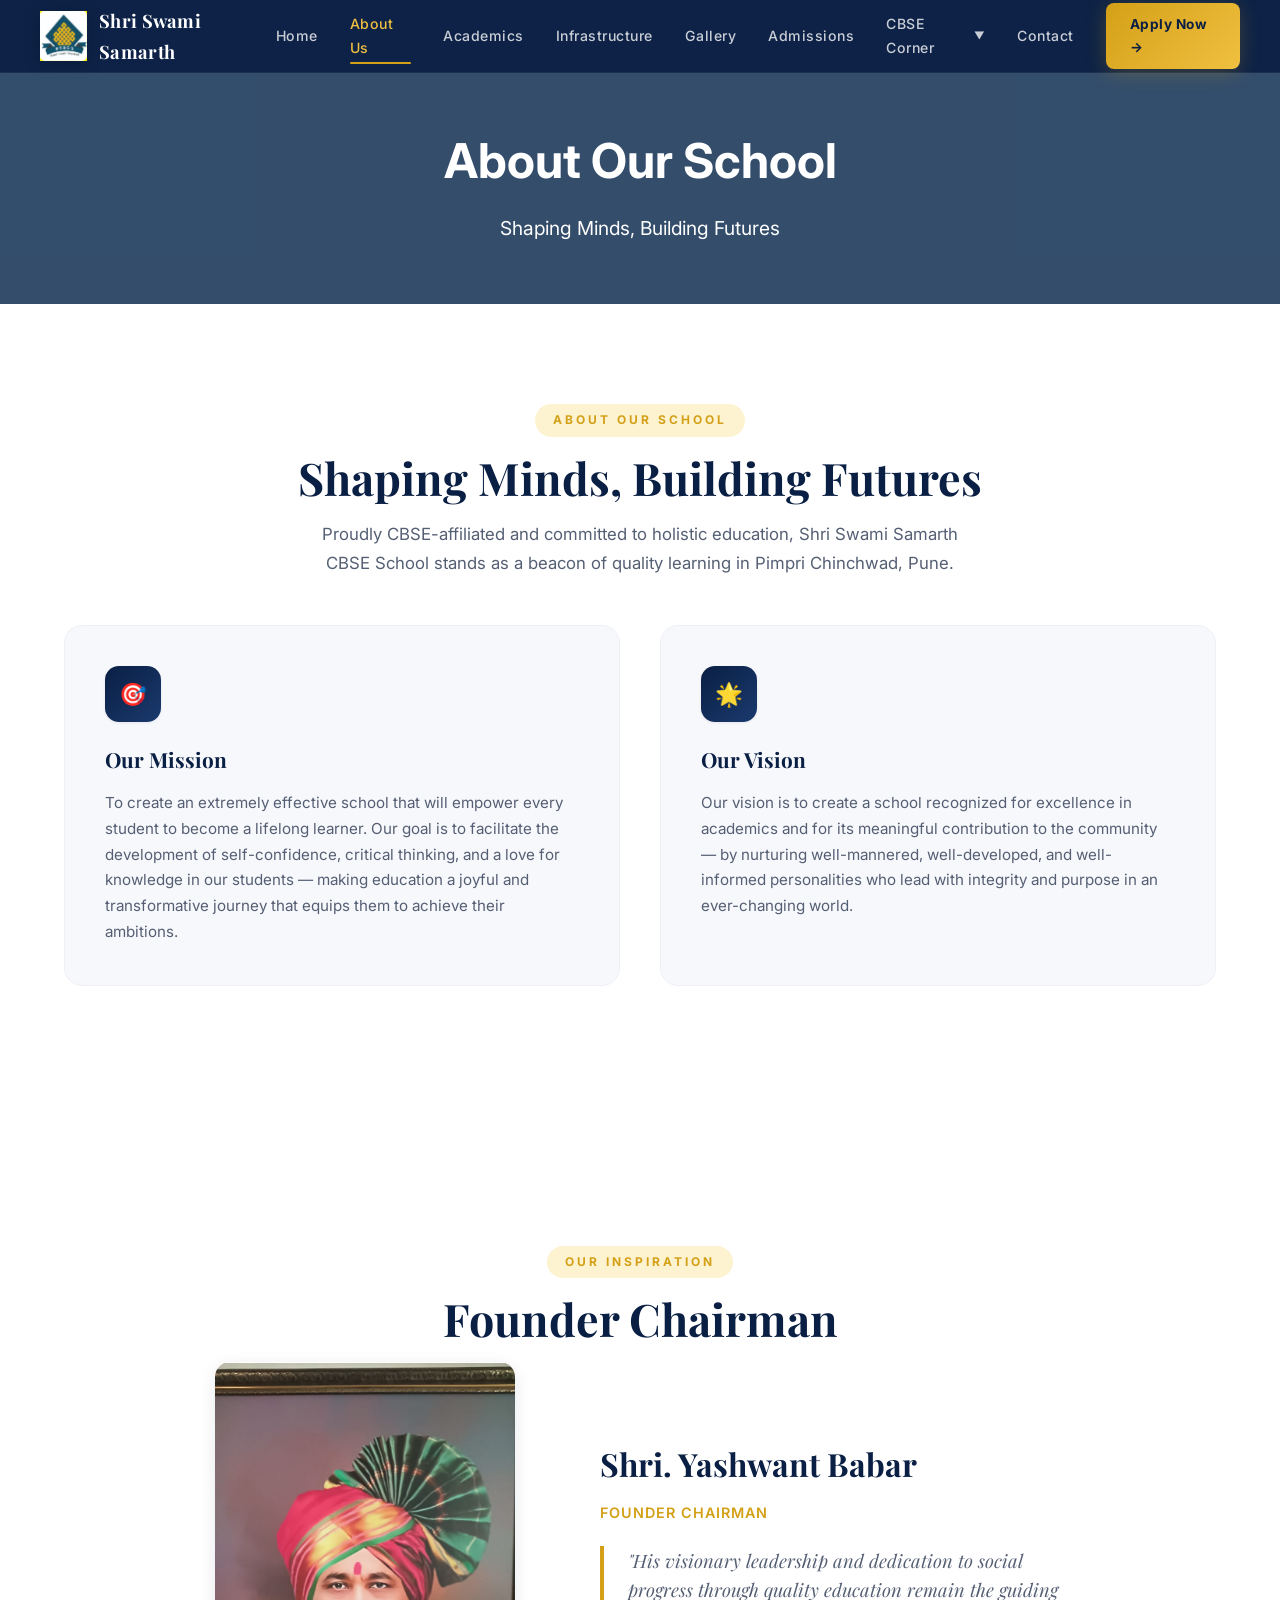
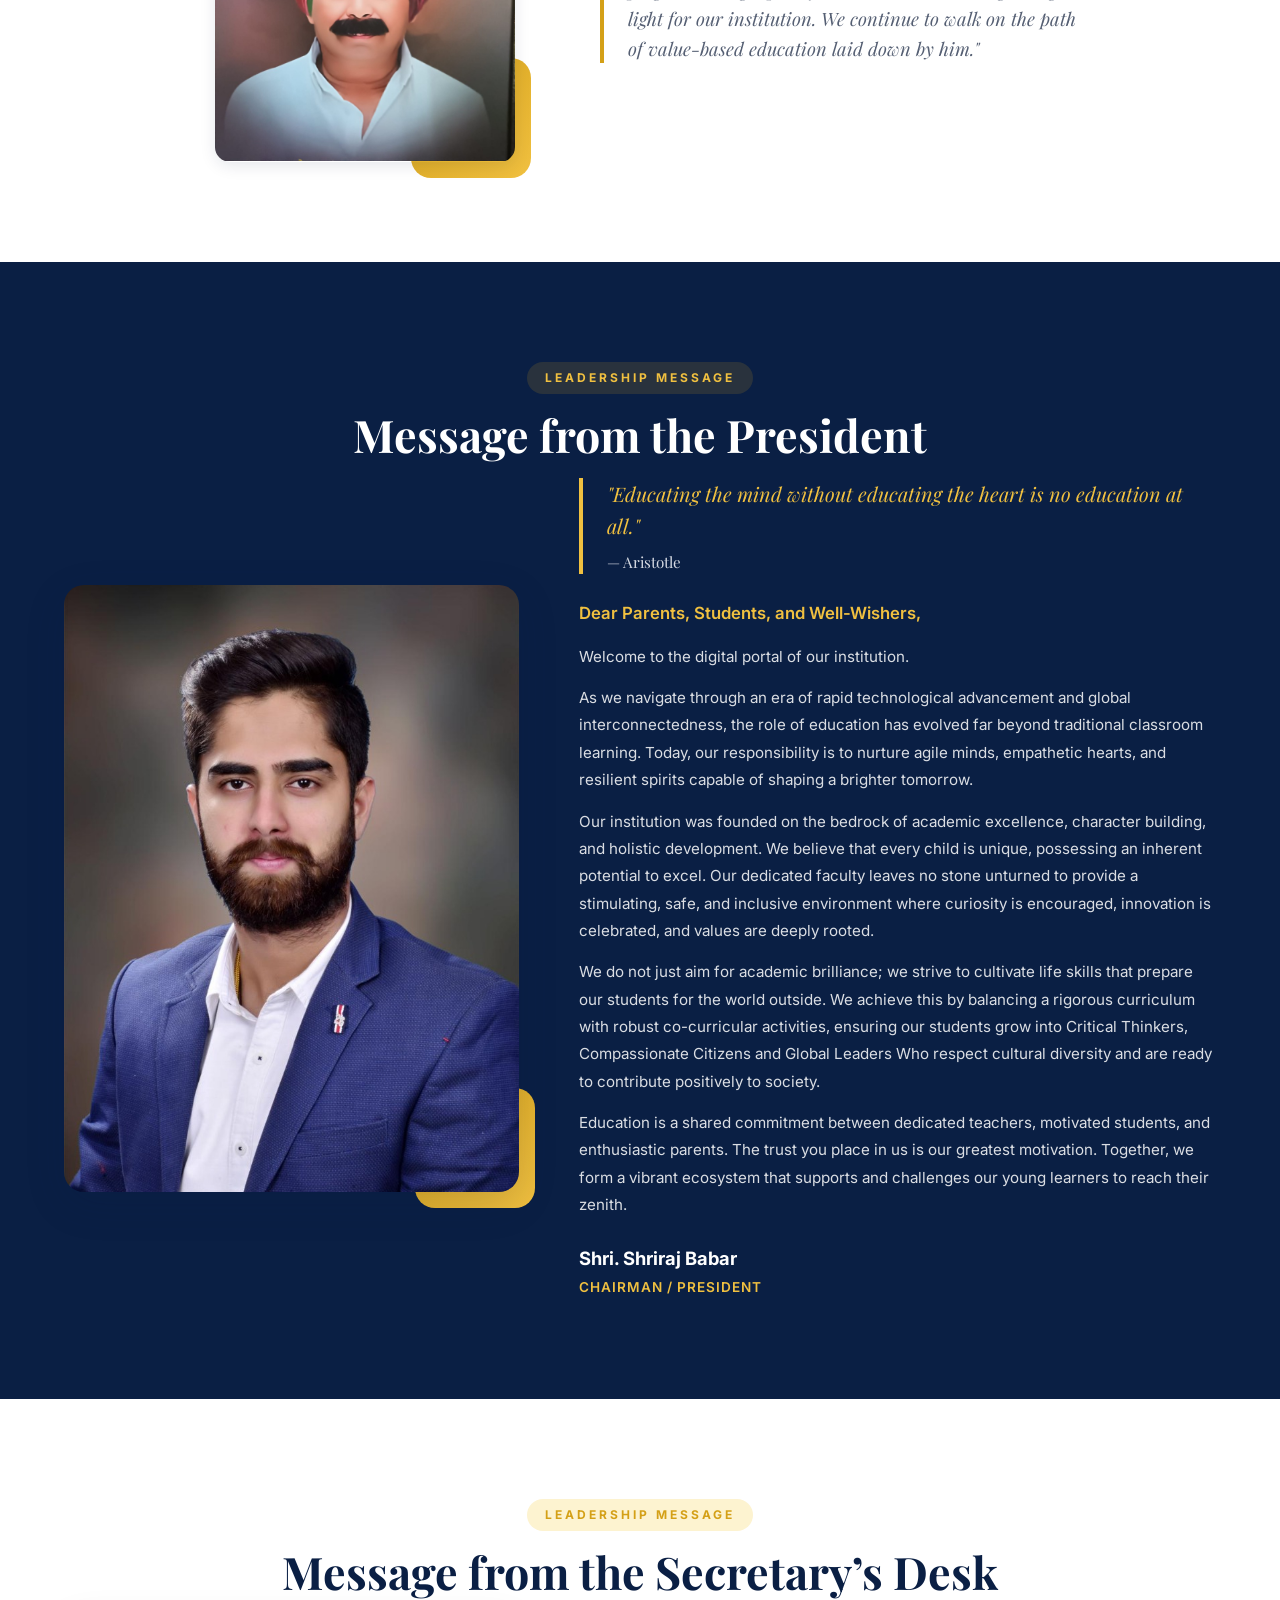
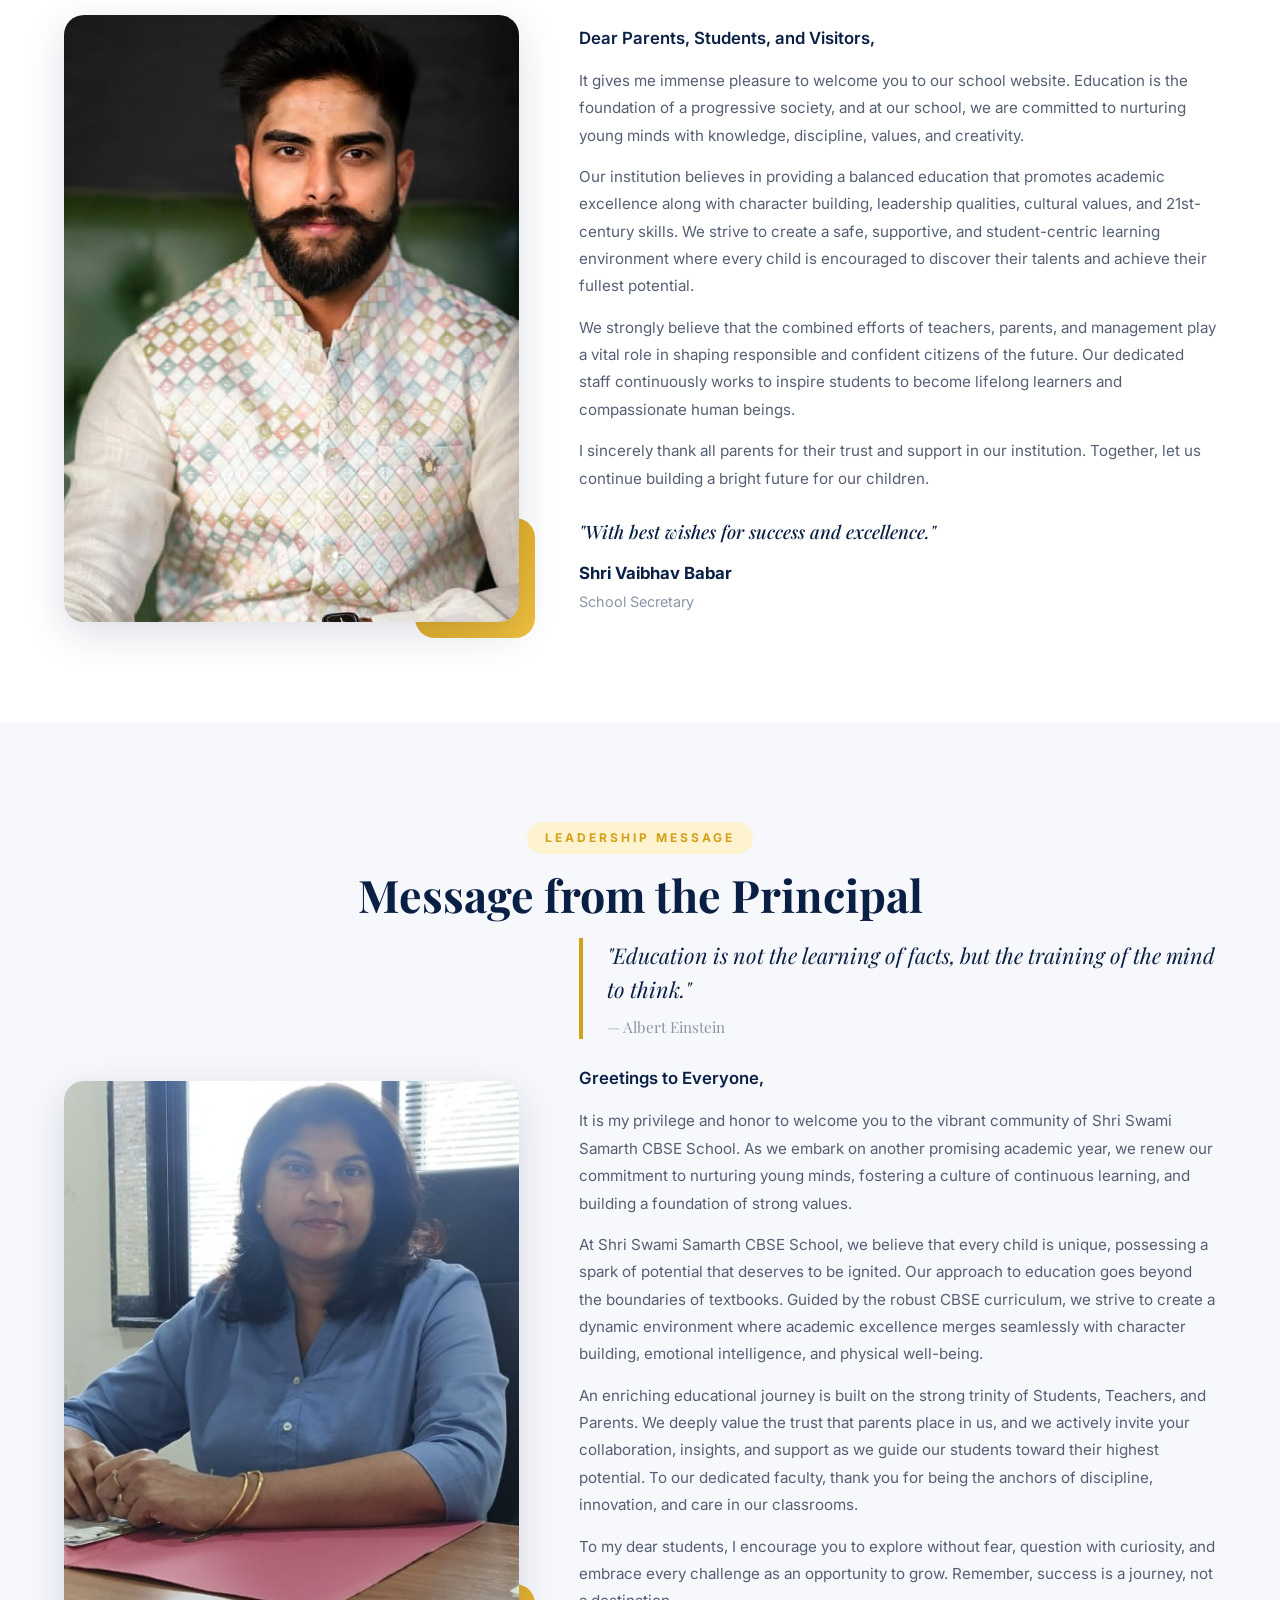
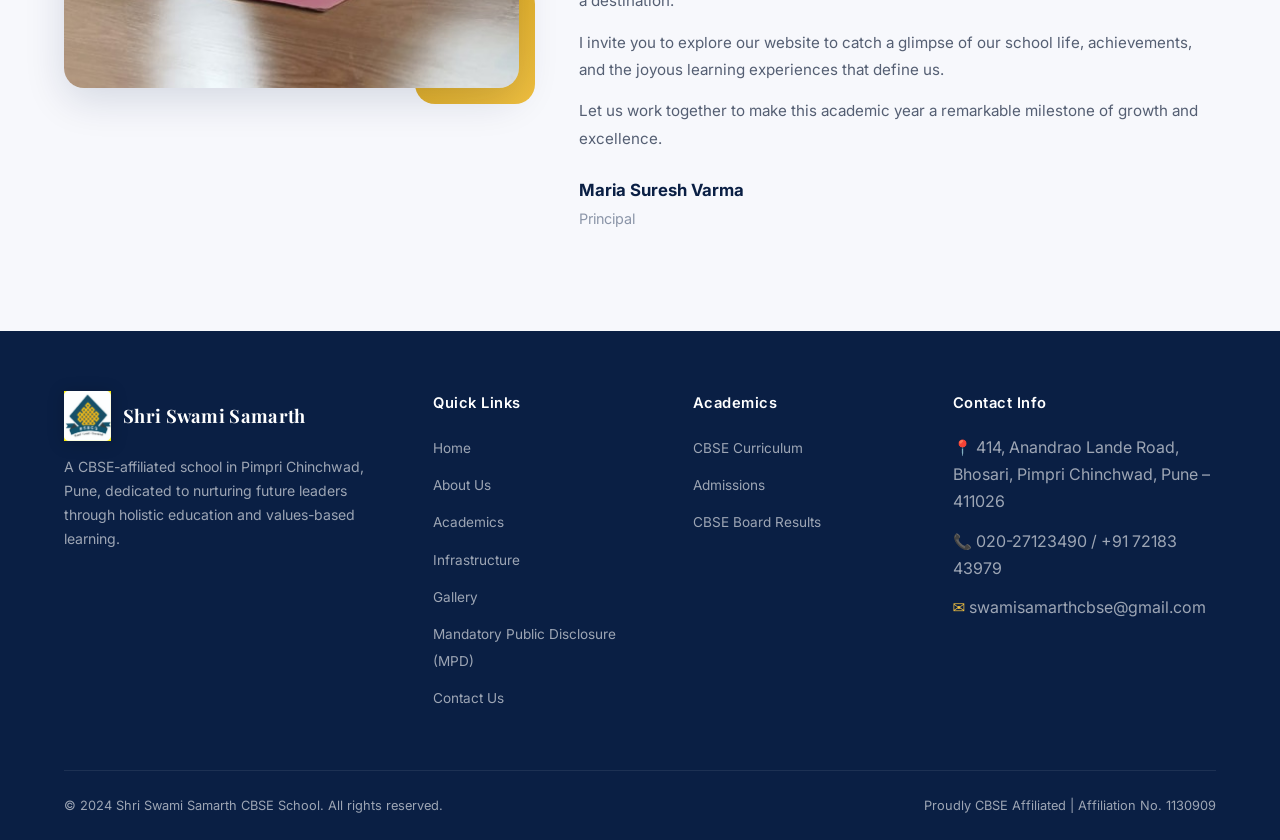
==== commit aecf1368: "Fix text visibility/contrast issue in President section and sync navbar/footer across pages" ====
--- a/about.html
+++ b/about.html
@@ -20,6 +20,7 @@
         <a href="about.html" class="active">About Us</a>
         <a href="academics.html">Academics</a>
         <a href="infrastructure.html">Infrastructure</a>
+        <a href="gallery.html">Gallery</a>
         <a href="admissions.html">Admissions</a>
         <div class="nav-dropdown">
           <a href="#" class="dropdown-trigger">CBSE Corner <span class="arrow" style="font-size: 0.65rem;">▼</span></a>
@@ -94,7 +95,7 @@
   </section>
 
   <!-- ======================== PRESIDENT'S MESSAGE ======================== -->
-  <section class="president section-pad" style="background: var(--off-white);">
+  <section class="president section-pad">
     <div class="container">
       <div class="text-center reveal">
         <span class="section-badge">Leadership Message</span>
@@ -204,6 +205,7 @@
             <li><a href="about.html">About Us</a></li>
             <li><a href="academics.html">Academics</a></li>
             <li><a href="infrastructure.html">Infrastructure</a></li>
+            <li><a href="gallery.html">Gallery</a></li>
             <li><a href="disclosures.html">Mandatory Public Disclosure (MPD)</a></li>
             <li><a href="contact.html">Contact Us</a></li>
           </ul>
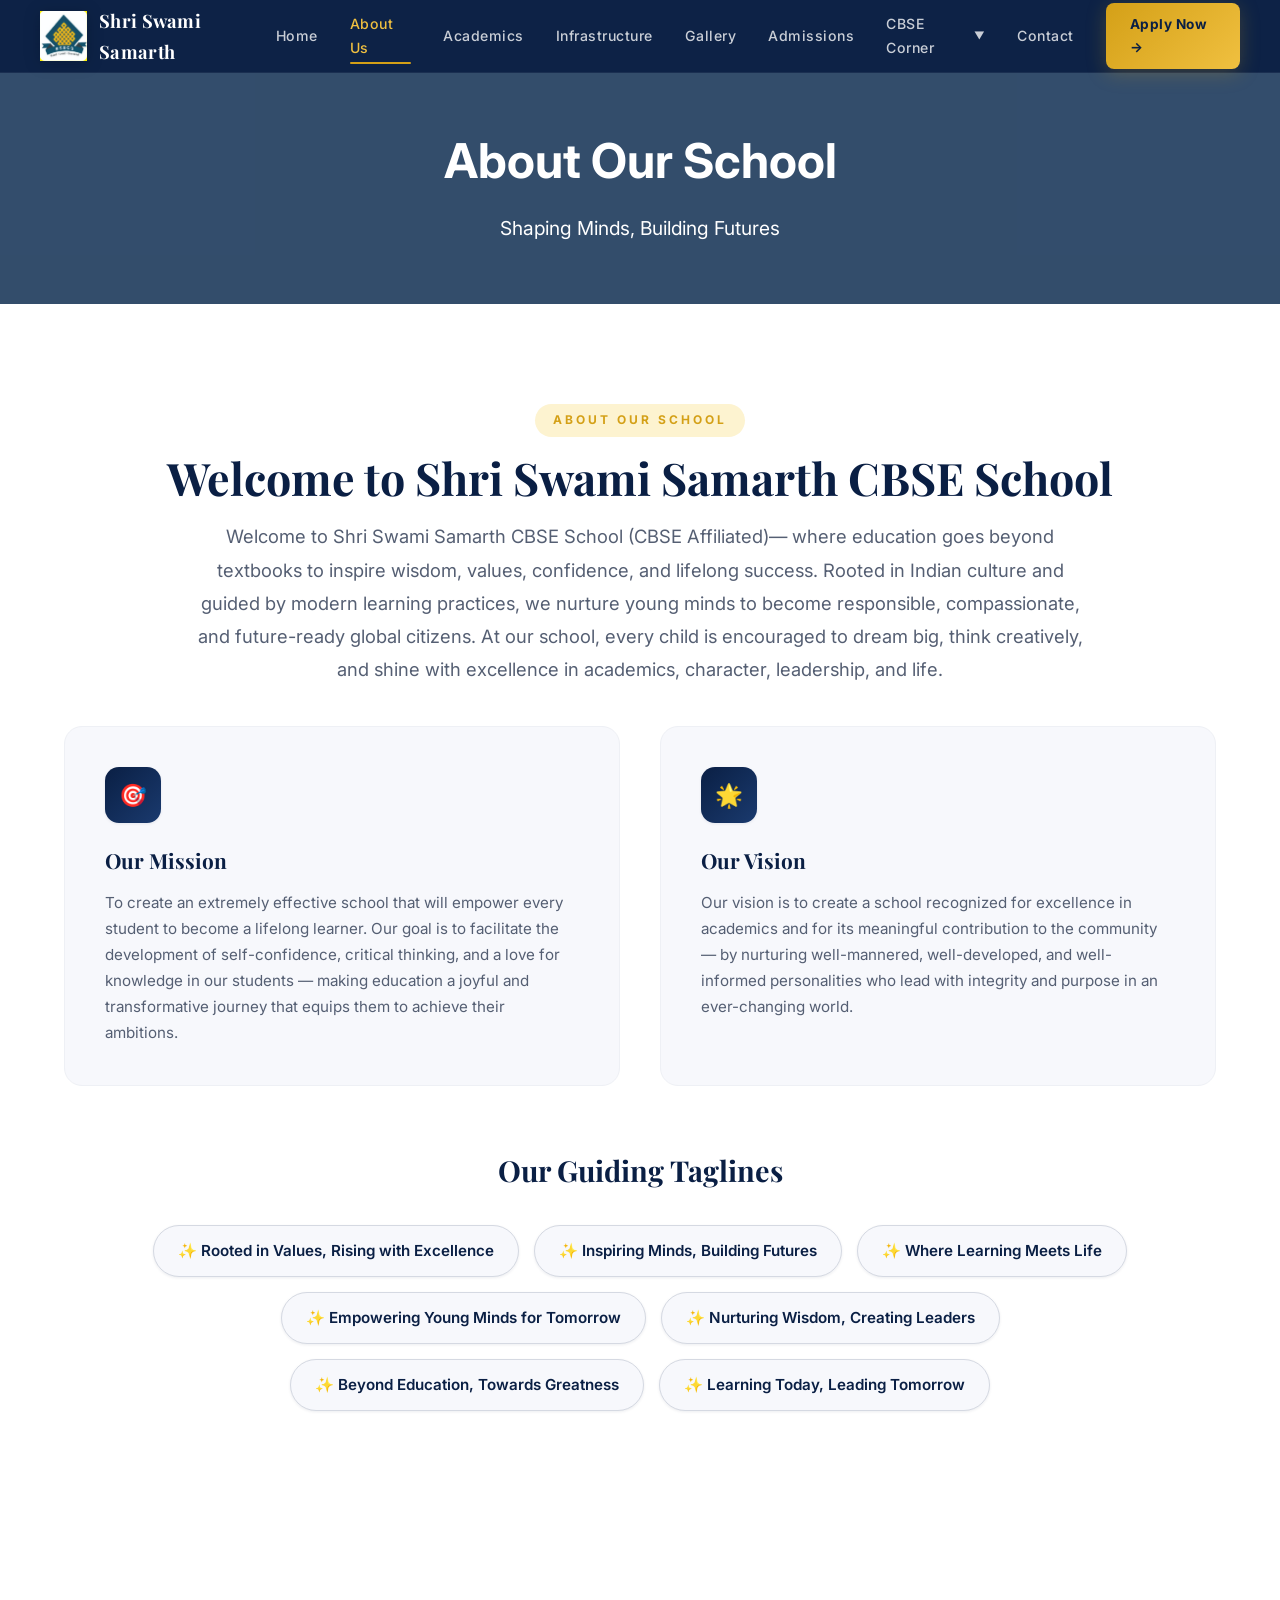
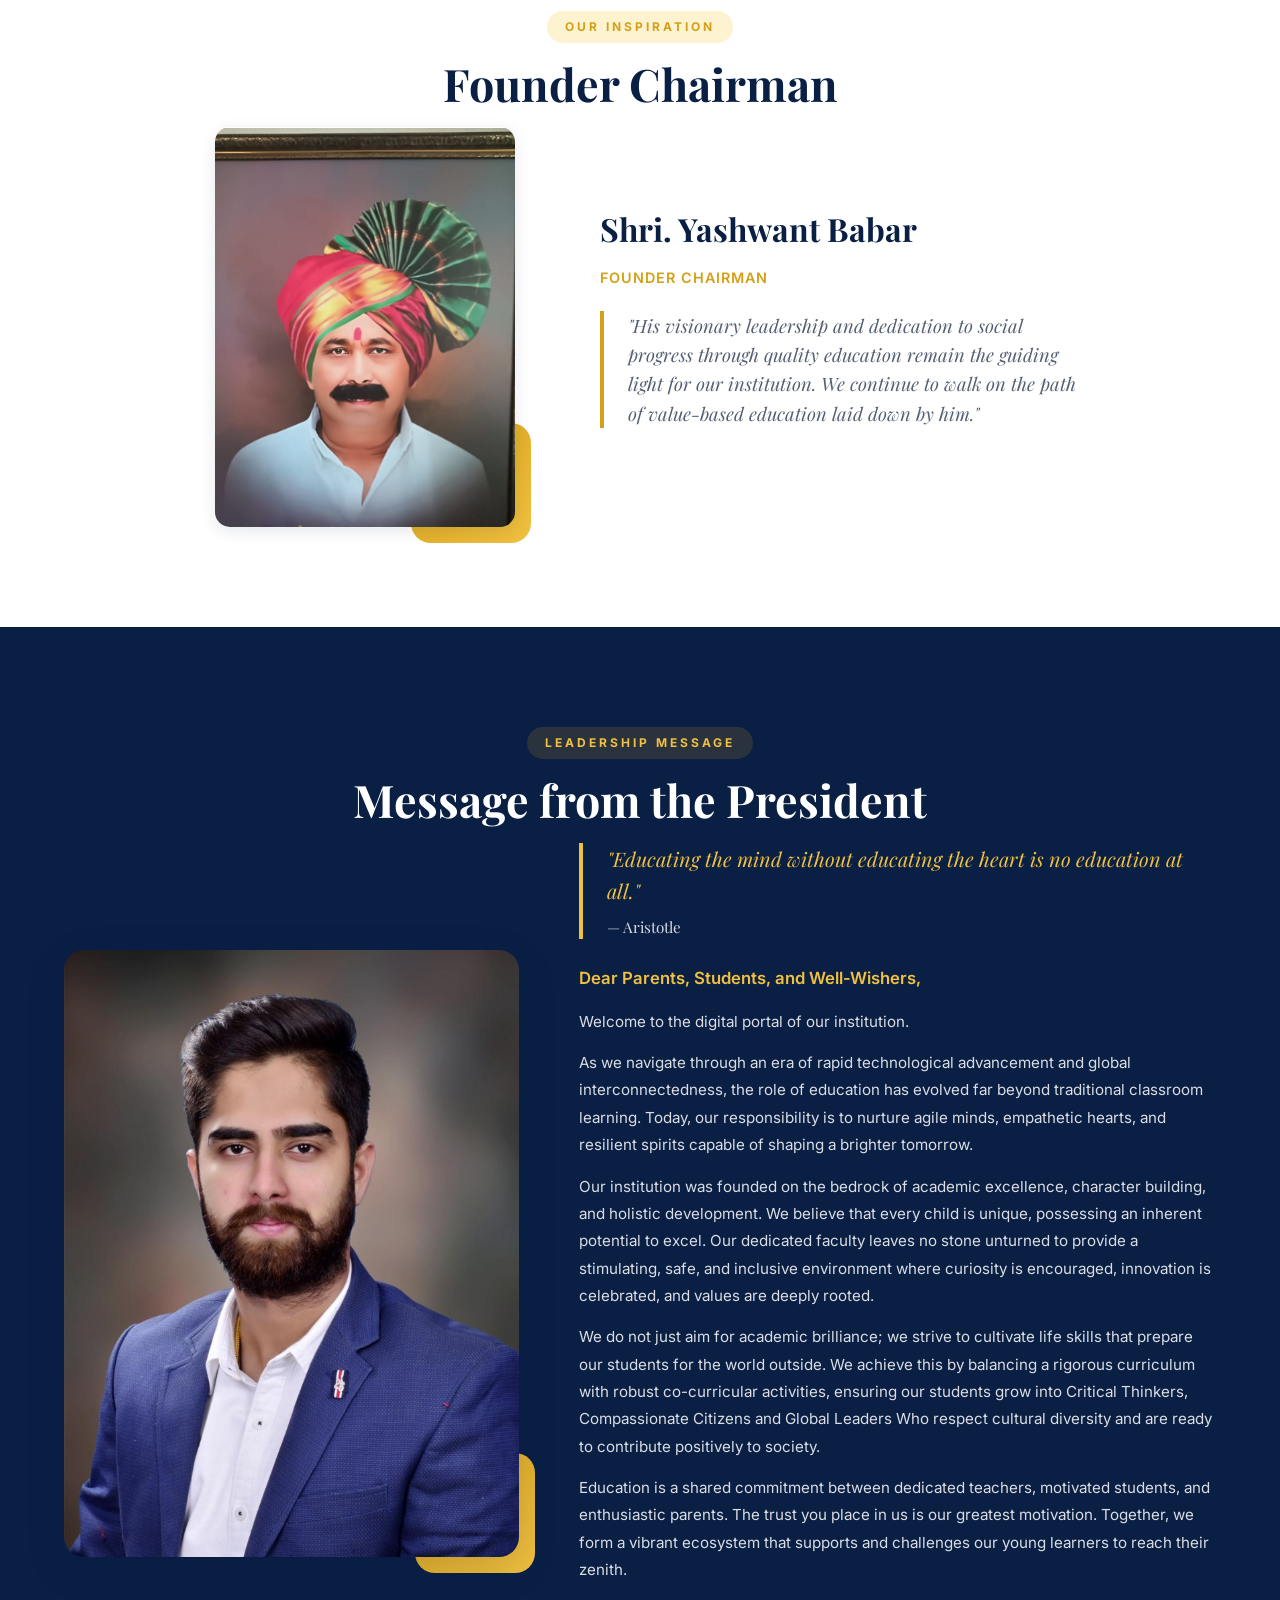
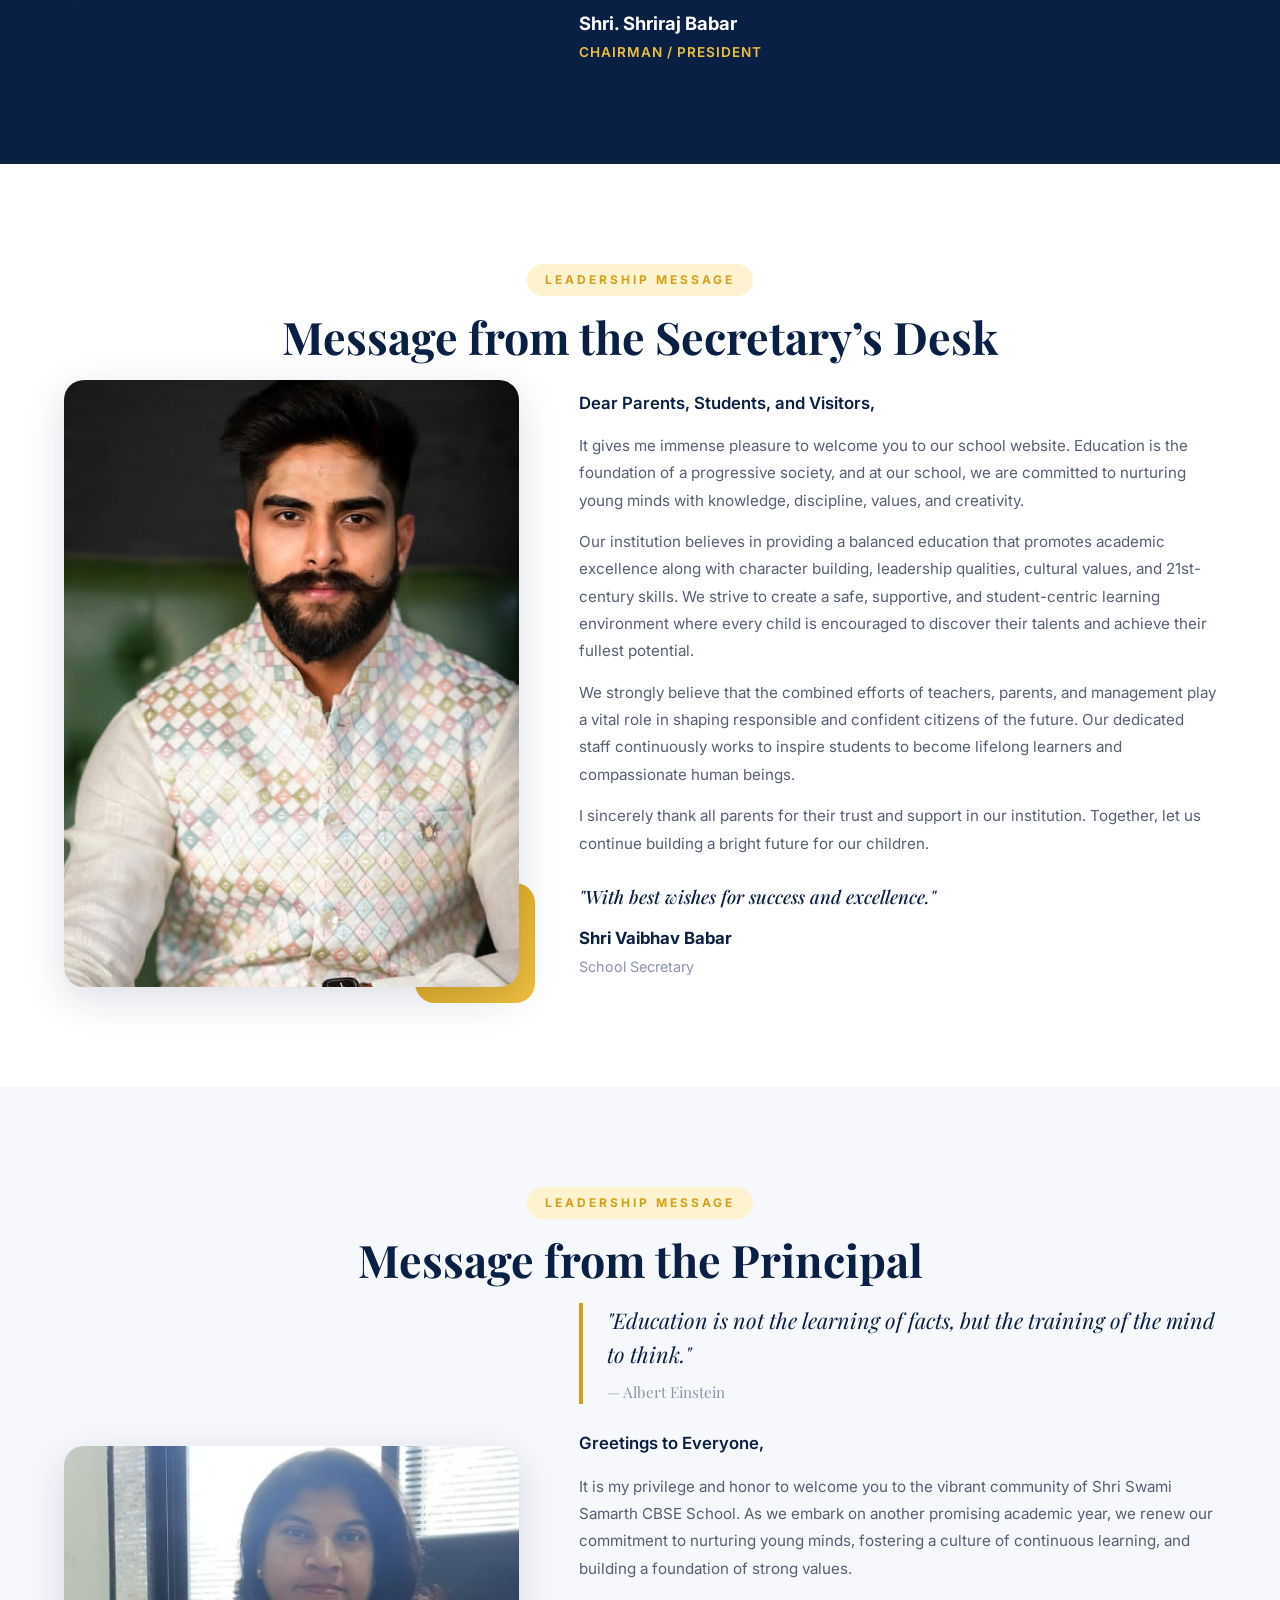
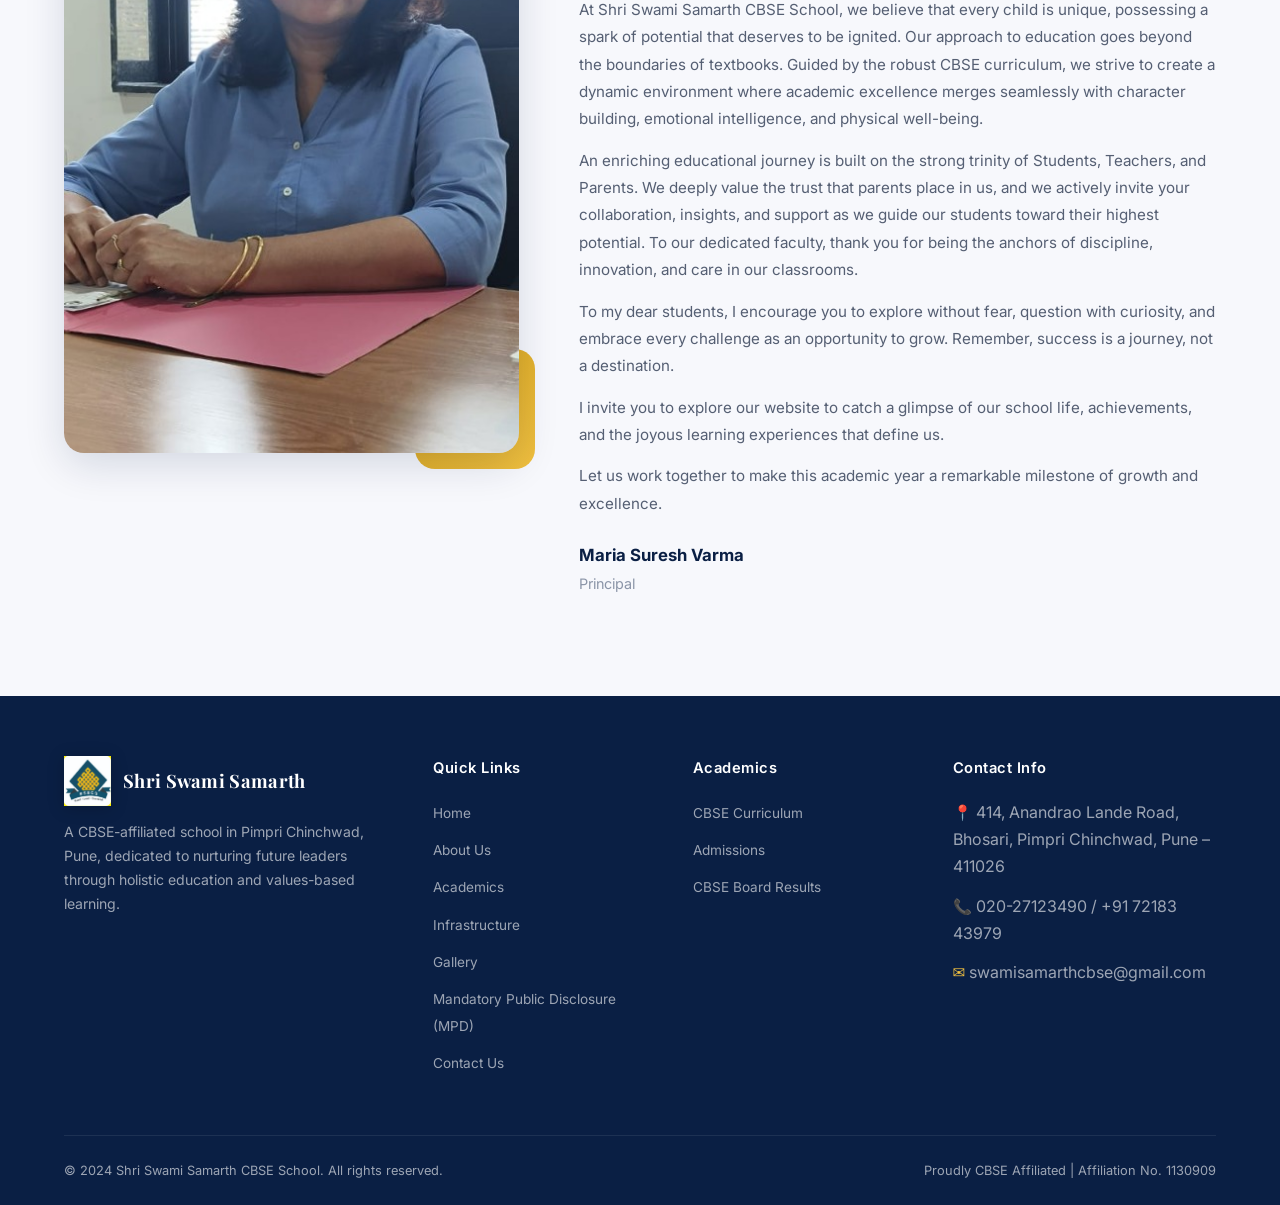
==== commit 435c8d91: "Update website copy for About Us, Infrastructure, School Life (Field Trips), Facilities, Academics (" ====
--- a/about.html
+++ b/about.html
@@ -52,8 +52,11 @@
     <div class="container">
       <div class="text-center reveal">
         <span class="section-badge">About Our School</span>
-        <h2 class="section-title">Shaping Minds, Building Futures</h2>
-        <p class="section-subtitle">Proudly CBSE-affiliated and committed to holistic education, Shri Swami Samarth CBSE School stands as a beacon of quality learning in Pimpri Chinchwad, Pune.</p>
+        <h2 class="section-title">Welcome to Shri Swami Samarth CBSE School</h2>
+      </div>
+
+      <div class="reveal" style="max-width: 900px; margin: 0 auto 40px; font-size: 1.15rem; line-height: 1.8; color: var(--gray-600); text-align: center;">
+        <p>Welcome to Shri Swami Samarth CBSE School (CBSE Affiliated)— where education goes beyond textbooks to inspire wisdom, values, confidence, and lifelong success. Rooted in Indian culture and guided by modern learning practices, we nurture young minds to become responsible, compassionate, and future-ready global citizens. At our school, every child is encouraged to dream big, think creatively, and shine with excellence in academics, character, leadership, and life.</p>
       </div>
 
       <div class="about-grid" style="margin-top: 40px;">
@@ -66,6 +69,20 @@
           <div class="about-card-icon">🌟</div>
           <h3>Our Vision</h3>
           <p>Our vision is to create a school recognized for excellence in academics and for its meaningful contribution to the community — by nurturing well-mannered, well-developed, and well-informed personalities who lead with integrity and purpose in an ever-changing world.</p>
+        </div>
+      </div>
+
+      <!-- Taglines Section -->
+      <div class="reveal" style="margin-top: 60px; text-align: center;">
+        <h3 style="color: var(--navy); font-size: 1.8rem; font-family: var(--font-heading); margin-bottom: 30px;">Our Guiding Taglines</h3>
+        <div style="display: flex; flex-wrap: wrap; justify-content: center; gap: 15px; max-width: 1000px; margin: 0 auto;">
+          <span style="background: var(--off-white); color: var(--navy); padding: 12px 24px; border-radius: 30px; font-weight: 600; font-size: 0.95rem; box-shadow: var(--shadow-sm); border: 1px solid var(--gray-200); display: inline-block;">✨ Rooted in Values, Rising with Excellence</span>
+          <span style="background: var(--off-white); color: var(--navy); padding: 12px 24px; border-radius: 30px; font-weight: 600; font-size: 0.95rem; box-shadow: var(--shadow-sm); border: 1px solid var(--gray-200); display: inline-block;">✨ Inspiring Minds, Building Futures</span>
+          <span style="background: var(--off-white); color: var(--navy); padding: 12px 24px; border-radius: 30px; font-weight: 600; font-size: 0.95rem; box-shadow: var(--shadow-sm); border: 1px solid var(--gray-200); display: inline-block;">✨ Where Learning Meets Life</span>
+          <span style="background: var(--off-white); color: var(--navy); padding: 12px 24px; border-radius: 30px; font-weight: 600; font-size: 0.95rem; box-shadow: var(--shadow-sm); border: 1px solid var(--gray-200); display: inline-block;">✨ Empowering Young Minds for Tomorrow</span>
+          <span style="background: var(--off-white); color: var(--navy); padding: 12px 24px; border-radius: 30px; font-weight: 600; font-size: 0.95rem; box-shadow: var(--shadow-sm); border: 1px solid var(--gray-200); display: inline-block;">✨ Nurturing Wisdom, Creating Leaders</span>
+          <span style="background: var(--off-white); color: var(--navy); padding: 12px 24px; border-radius: 30px; font-weight: 600; font-size: 0.95rem; box-shadow: var(--shadow-sm); border: 1px solid var(--gray-200); display: inline-block;">✨ Beyond Education, Towards Greatness</span>
+          <span style="background: var(--off-white); color: var(--navy); padding: 12px 24px; border-radius: 30px; font-weight: 600; font-size: 0.95rem; box-shadow: var(--shadow-sm); border: 1px solid var(--gray-200); display: inline-block;">✨ Learning Today, Leading Tomorrow</span>
         </div>
       </div>
     </div>
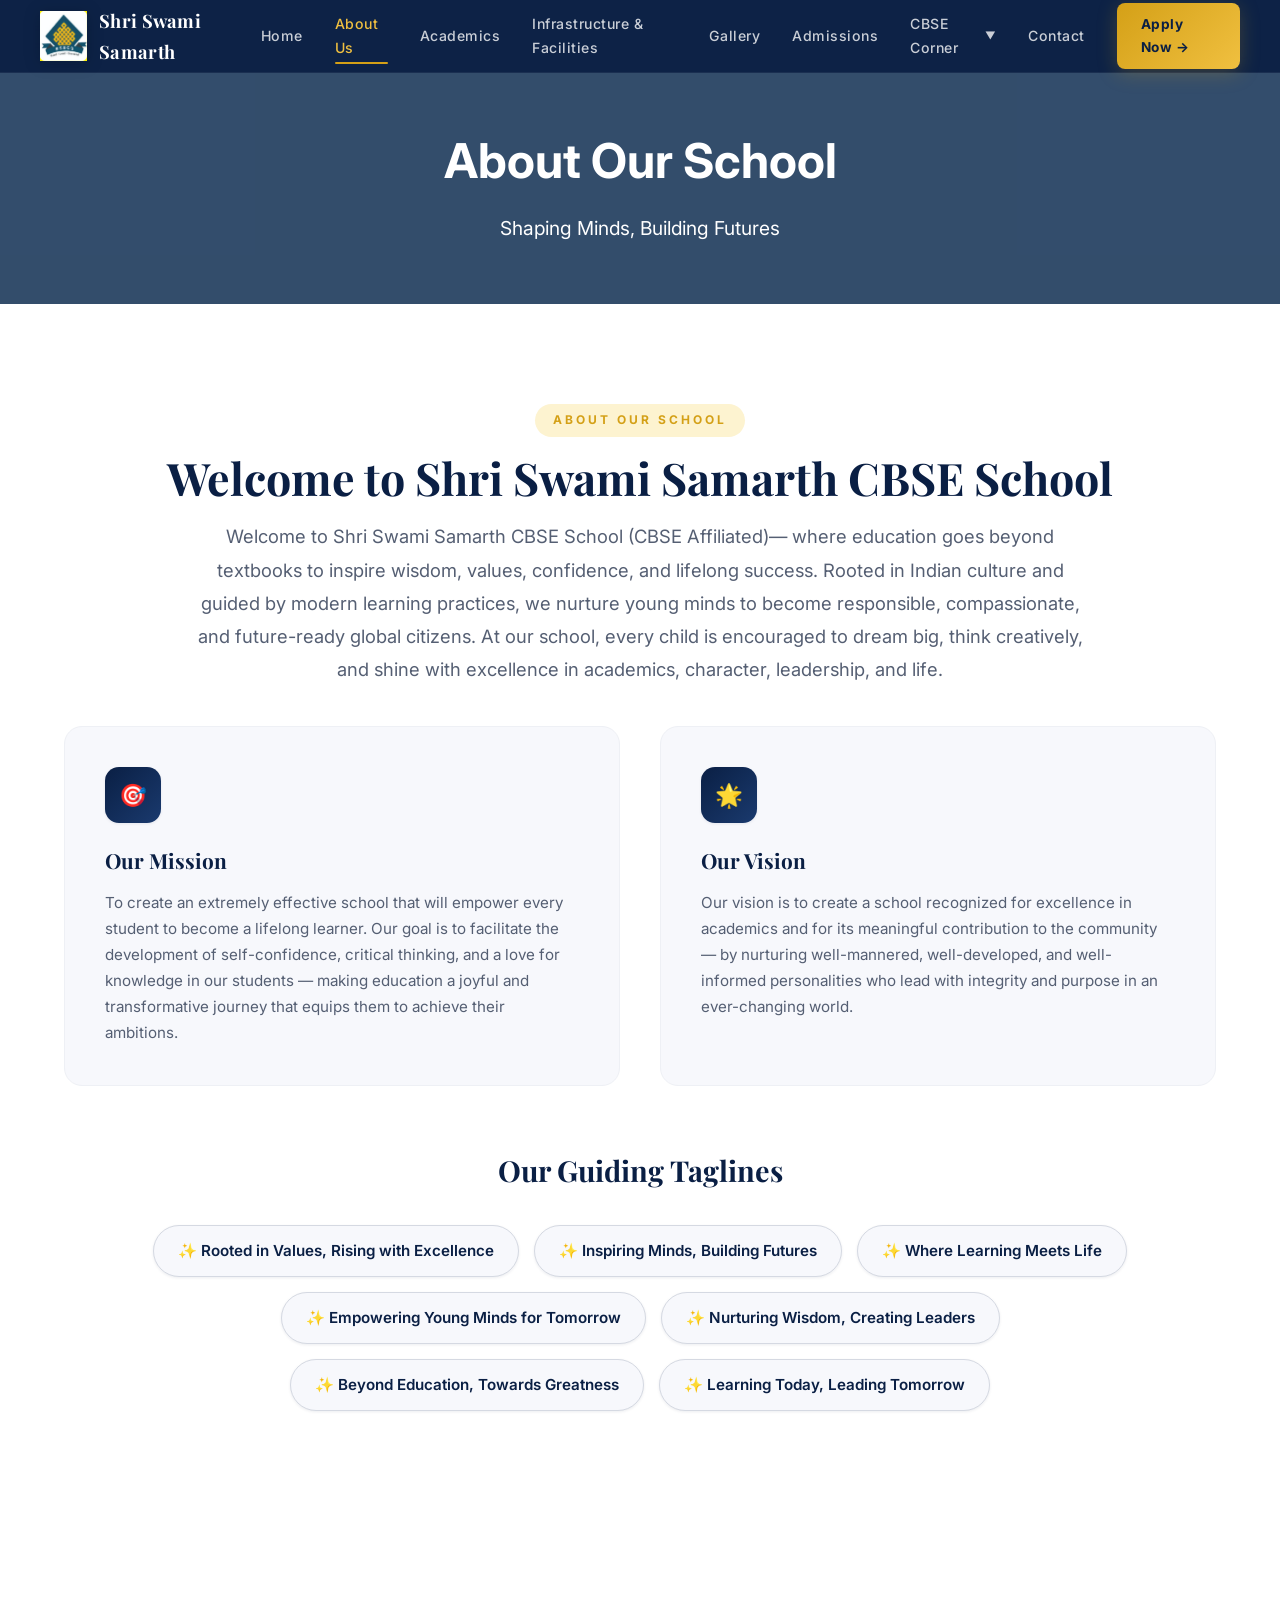
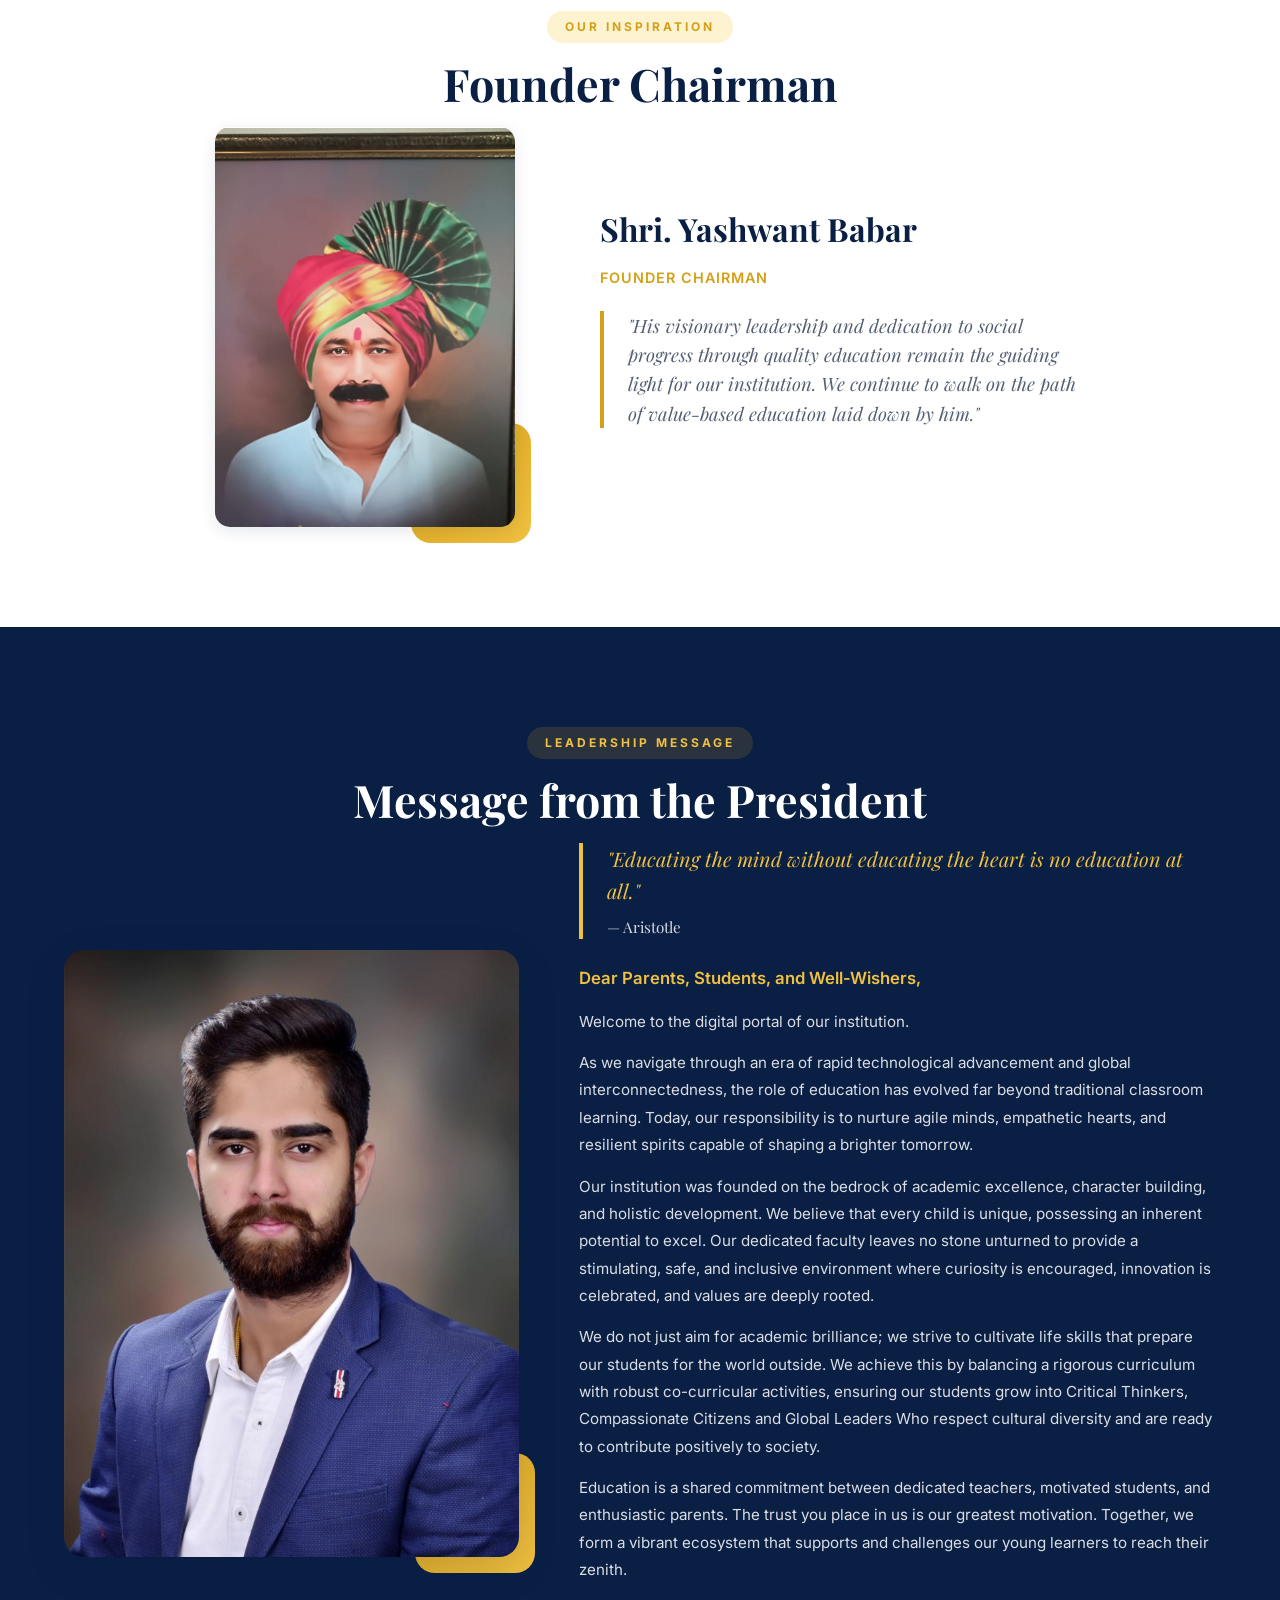
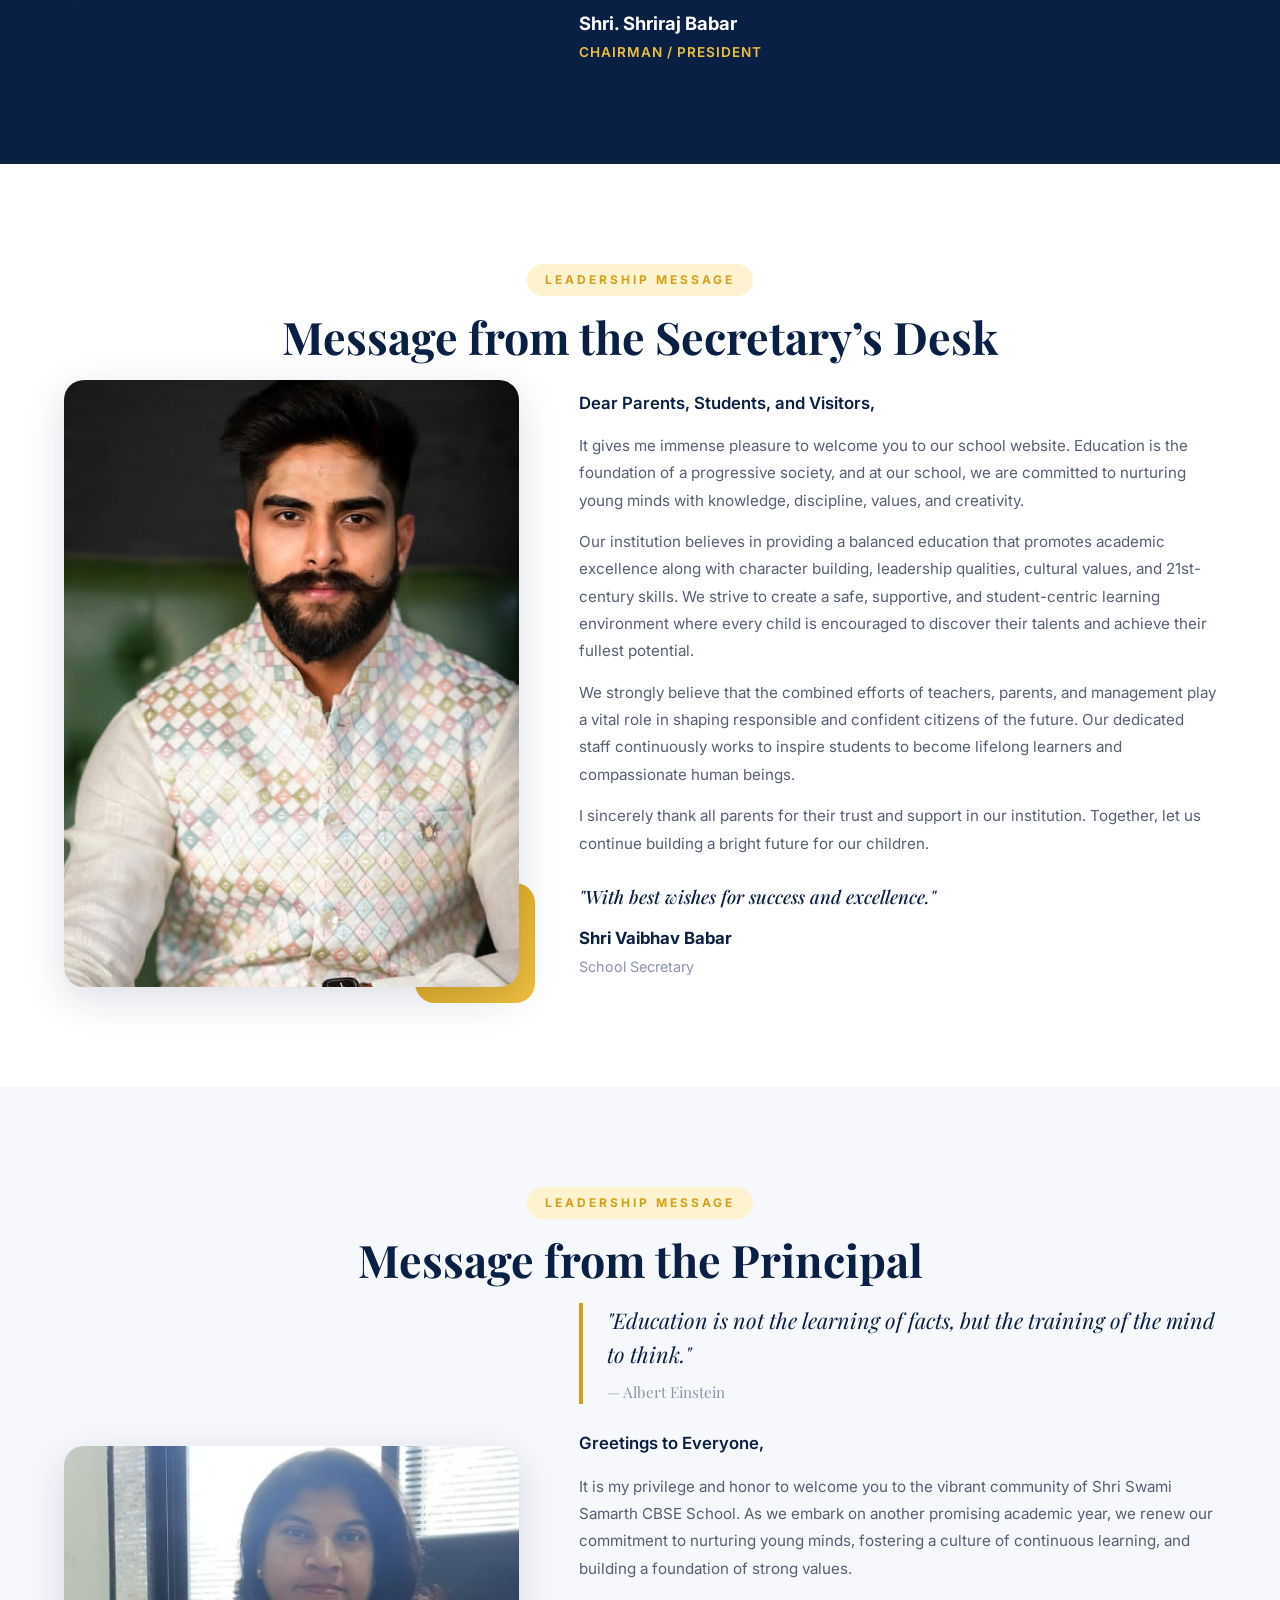
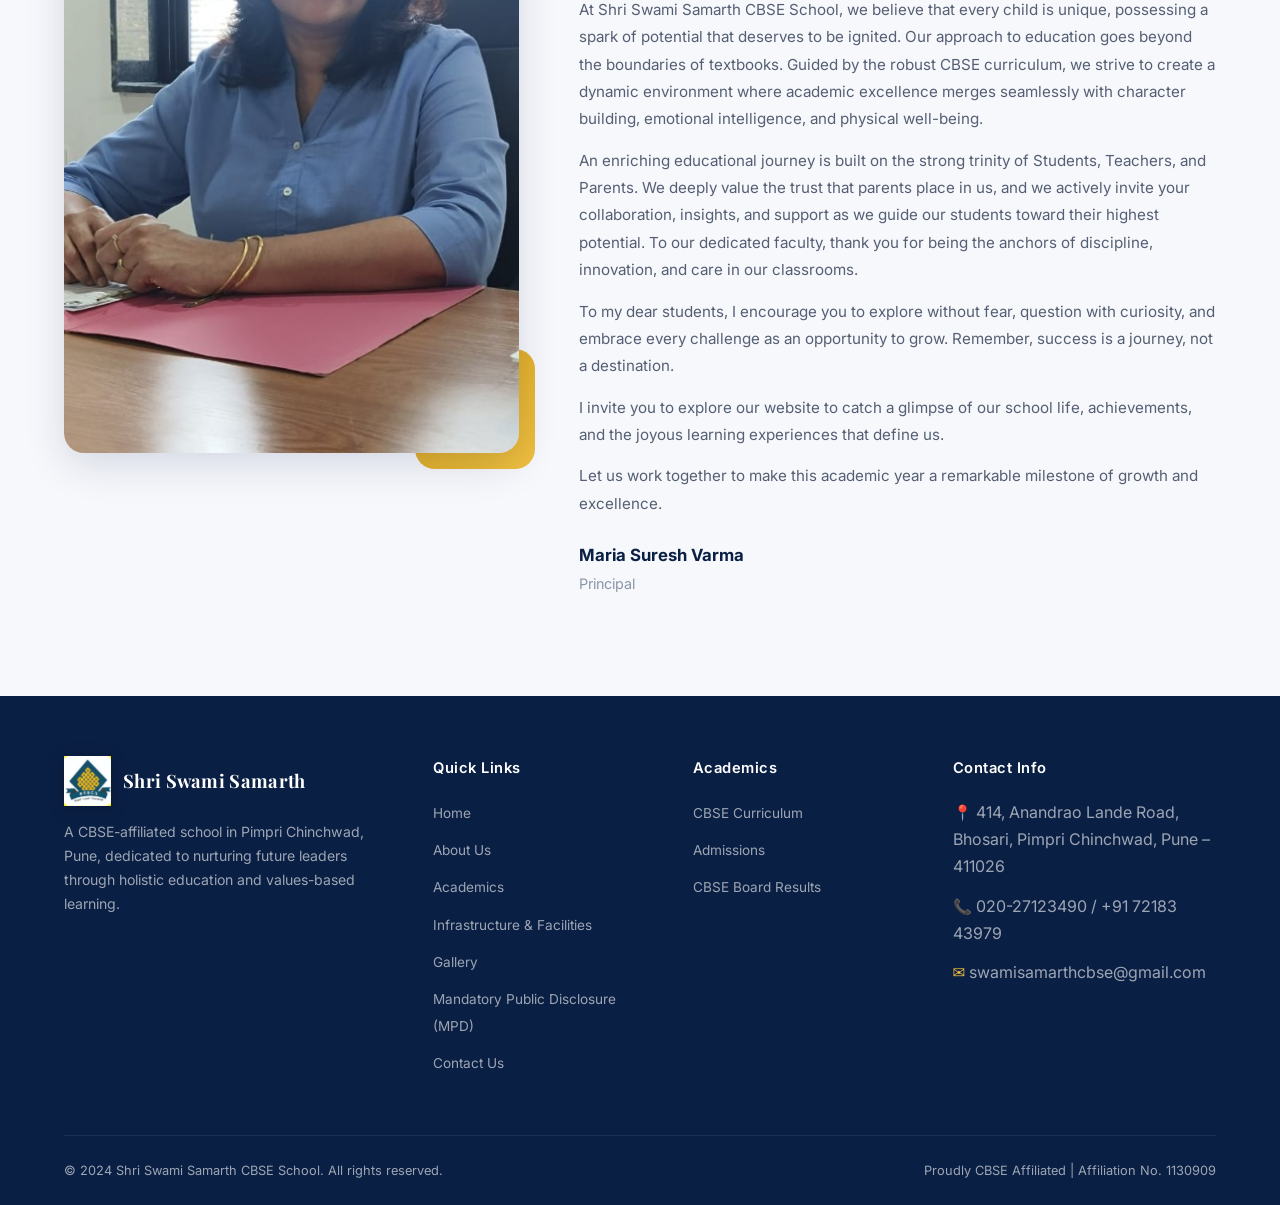
==== commit abd6ef9c: "feat: redesign infrastructure page to an immersive horizontal snap slider and rename navigation link" ====
--- a/about.html
+++ b/about.html
@@ -19,7 +19,7 @@
         <a href="index.html">Home</a>
         <a href="about.html" class="active">About Us</a>
         <a href="academics.html">Academics</a>
-        <a href="infrastructure.html">Infrastructure</a>
+        <a href="infrastructure.html">Infrastructure &amp; Facilities</a>
         <a href="gallery.html">Gallery</a>
         <a href="admissions.html">Admissions</a>
         <div class="nav-dropdown">
@@ -221,7 +221,7 @@
             <li><a href="index.html">Home</a></li>
             <li><a href="about.html">About Us</a></li>
             <li><a href="academics.html">Academics</a></li>
-            <li><a href="infrastructure.html">Infrastructure</a></li>
+            <li><a href="infrastructure.html">Infrastructure &amp; Facilities</a></li>
             <li><a href="gallery.html">Gallery</a></li>
             <li><a href="disclosures.html">Mandatory Public Disclosure (MPD)</a></li>
             <li><a href="contact.html">Contact Us</a></li>
--- a/styles.css
+++ b/styles.css
@@ -2220,4 +2220,436 @@
     height: 40px;
     font-size: 1.2rem;
   }
+}
+
+/* ===================================================================
+   PANAAH STYLED HERO - SCHOOL THEME COLORS
+   =================================================================== */
+.panaah-green-section {
+  background: var(--navy); /* Changed from green to Navy */
+  color: var(--white);
+  padding: 80px 0;
+  overflow: hidden;
+}
+
+.panaah-gold-section {
+  background: var(--gold); /* Changed from bright yellow to school Gold */
+  color: var(--navy);      /* Changed text color to Navy for contrast */
+  padding: 100px 0;
+  overflow: hidden;
+}
+
+.panaah-grid {
+  display: grid;
+  grid-template-columns: 1.15fr 1.3fr;
+  gap: 60px;
+  align-items: center;
+}
+
+@media (max-width: 991px) {
+  .panaah-grid {
+    grid-template-columns: 1fr;
+    gap: 40px;
+    text-align: center;
+  }
+}
+
+.panaah-parallelogram-wrap {
+  position: relative;
+  width: 100%;
+  max-width: 420px;
+  margin: 0 auto;
+  aspect-ratio: 16/11;
+}
+
+.panaah-parallelogram-img {
+  width: 100%;
+  height: 100%;
+  object-fit: cover;
+  clip-path: polygon(20% 0%, 100% 0%, 80% 100%, 0% 100%);
+}
+
+.panaah-svg-poly {
+  position: absolute;
+  top: -8px;
+  left: -8px;
+  width: calc(100% + 16px);
+  height: calc(100% + 16px);
+  pointer-events: none;
+  color: var(--gold); /* Changed from light green to Gold */
+}
+
+.panaah-circle-wrap {
+  position: relative;
+  width: 100%;
+  max-width: 380px;
+  margin: 0 auto;
+  aspect-ratio: 1/1;
+}
+
+.panaah-circle-img {
+  width: 100%;
+  height: 100%;
+  object-fit: cover;
+  border-radius: 50%;
+}
+
+.panaah-svg-circle {
+  position: absolute;
+  top: -15px;
+  left: -15px;
+  width: calc(100% + 30px);
+  height: calc(100% + 30px);
+  pointer-events: none;
+  color: rgba(255, 255, 255, 0.85); /* Changed from yellow to semi-transparent white */
+}
+
+.panaah-title {
+  font-size: 1.25rem;
+  font-weight: 700;
+  color: var(--white);
+  letter-spacing: 0.5px;
+  margin-bottom: 12px;
+  text-transform: uppercase;
+}
+
+.panaah-gold-section .panaah-title {
+  color: var(--navy); /* Navy title on gold background */
+}
+
+.panaah-heading {
+  font-size: clamp(2.2rem, 5vw, 3.4rem);
+  font-weight: 800;
+  line-height: 1.1;
+  margin-bottom: 24px;
+  font-family: var(--font-heading);
+  letter-spacing: -1px;
+}
+
+.panaah-green-section .panaah-heading {
+  color: var(--white);
+}
+
+.panaah-gold-section .panaah-heading {
+  color: var(--navy); /* Deep navy heading on gold background */
+}
+
+.panaah-text {
+  font-size: 1.1rem;
+  line-height: 1.8;
+  color: rgba(255, 255, 255, 0.95);
+  max-width: 580px;
+}
+
+.panaah-gold-section .panaah-text {
+  color: rgba(10, 31, 68, 0.9); /* Dark navy-light body text on gold background */
+}
+
+@media (max-width: 991px) {
+  .panaah-text {
+    margin: 0 auto;
+  }
+}
+
+/* ===================================================================
+   HORIZONTAL SCROLL SNAP SLIDER (INFRASTRUCTURE)
+   =================================================================== */
+.slider-container-wrap {
+  position: relative;
+  max-width: 1200px;
+  margin: 0 auto;
+  padding: 0 40px;
+}
+
+.snap-slider-track {
+  display: flex;
+  overflow-x: auto;
+  scroll-snap-type: x mandatory;
+  scroll-behavior: smooth;
+  gap: 24px;
+  padding: 24px 8px 48px;
+  -webkit-overflow-scrolling: touch;
+  scrollbar-width: none; /* Firefox */
+}
+
+.snap-slider-track::-webkit-scrollbar {
+  display: none; /* Chrome, Safari, Opera */
+}
+
+.snap-slider-card {
+  flex: 0 0 360px;
+  scroll-snap-align: start;
+  background: var(--white);
+  border-radius: 16px;
+  overflow: hidden;
+  box-shadow: var(--shadow-sm);
+  border: 1px solid var(--gray-100);
+  transition: transform 0.35s var(--ease), box-shadow 0.35s var(--ease);
+  display: flex;
+  flex-direction: column;
+}
+
+.snap-slider-card:hover {
+  transform: translateY(-6px);
+  box-shadow: var(--shadow-md);
+}
+
+.slider-img-placeholder {
+  width: 100%;
+  aspect-ratio: 16/10;
+  background: linear-gradient(135deg, var(--navy), var(--royal));
+  display: flex;
+  align-items: center;
+  justify-content: center;
+  position: relative;
+  overflow: hidden;
+  color: var(--gold-light);
+}
+
+.slider-img-placeholder span {
+  font-size: 3rem;
+  z-index: 1;
+}
+
+.slider-img-placeholder::after {
+  content: 'Photo Coming Soon';
+  position: absolute;
+  bottom: 12px;
+  right: 12px;
+  font-size: 0.7rem;
+  color: rgba(255, 255, 255, 0.4);
+  font-weight: 600;
+  letter-spacing: 1px;
+  text-transform: uppercase;
+}
+
+.slider-img {
+  position: absolute;
+  inset: 0;
+  width: 100%;
+  height: 100%;
+  object-fit: cover;
+  z-index: 2;
+}
+
+.slider-card-body {
+  padding: 28px 24px;
+  flex-grow: 1;
+  display: flex;
+  flex-direction: column;
+}
+
+.slider-card-body h3 {
+  font-size: 1.25rem;
+  color: var(--navy);
+  margin-bottom: 12px;
+  font-weight: 600;
+}
+
+.slider-card-body p {
+  font-size: 0.9rem;
+  color: var(--gray-600);
+  line-height: 1.6;
+}
+
+/* Slider buttons */
+.slider-arrow-btn {
+  position: absolute;
+  top: 45%;
+  transform: translateY(-50%);
+  width: 48px;
+  height: 48px;
+  border-radius: 50%;
+  background: var(--white);
+  border: 1px solid var(--gray-200);
+  color: var(--navy);
+  box-shadow: var(--shadow-sm);
+  display: flex;
+  align-items: center;
+  justify-content: center;
+  cursor: pointer;
+  z-index: 10;
+  font-size: 0.9rem;
+  transition: background 0.3s, color 0.3s, transform 0.3s, box-shadow 0.3s;
+}
+
+.slider-arrow-btn:hover {
+  background: var(--navy);
+  color: var(--white);
+  box-shadow: var(--shadow-md);
+  border-color: var(--navy);
+}
+
+.slider-arrow-btn.prev-btn {
+  left: -15px;
+}
+
+.slider-arrow-btn.next-btn {
+  right: -15px;
+}
+
+.slider-arrow-btn:active {
+  transform: translateY(-50%) scale(0.95);
+}
+
+@media (max-width: 768px) {
+  .slider-container-wrap {
+    padding: 0 12px;
+  }
+  .snap-slider-card {
+    flex: 0 0 300px;
+  }
+  .slider-arrow-btn {
+    display: none; /* Hide on mobile for touch swipe */
+  }
+}
+
+/* ===================================================================
+   IMMERSIVE HORIZONTAL SLIDER
+   =================================================================== */
+.immersive-viewport {
+  width: 100vw;
+  height: 100vh;
+  /* Accommodate the fixed navbar padding */
+  padding-top: 80px; 
+  display: flex;
+  overflow-x: auto;
+  overflow-y: hidden;
+  scroll-snap-type: x mandatory;
+  scroll-behavior: smooth;
+  background: var(--navy);
+  position: relative;
+  /* Hide scrollbar */
+  scrollbar-width: none; /* Firefox */
+}
+.immersive-viewport::-webkit-scrollbar {
+  display: none; /* Chrome/Safari */
+}
+
+.immersive-slide {
+  flex: 0 0 100vw;
+  width: 100vw;
+  height: calc(100vh - 80px);
+  scroll-snap-align: start;
+  display: flex;
+  overflow: hidden;
+}
+
+.immersive-content {
+  width: 40%;
+  height: 100%;
+  background: var(--navy);
+  color: var(--white);
+  display: flex;
+  align-items: center;
+  padding: 0 5rem;
+  position: relative;
+}
+
+.content-inner {
+  max-width: 550px;
+}
+
+.slide-number {
+  display: block;
+  font-family: var(--font-heading);
+  font-size: 6rem;
+  font-weight: 700;
+  color: rgba(255, 255, 255, 0.05);
+  margin-bottom: -1.2rem;
+  line-height: 1;
+  transform: translateX(-10px);
+}
+
+.immersive-content h2 {
+  font-size: 3.5rem;
+  color: var(--gold);
+  margin-bottom: 1.5rem;
+  line-height: 1.1;
+  font-weight: 700;
+}
+
+.immersive-content p {
+  font-size: 1.1rem;
+  line-height: 1.7;
+  color: rgba(255, 255, 255, 0.85);
+  font-family: var(--font-body);
+}
+
+.immersive-image-pane {
+  width: 60%;
+  height: 100%;
+  position: relative;
+  background: var(--gray-800);
+  overflow: hidden;
+}
+
+.immersive-img {
+  width: 100%;
+  height: 100%;
+  object-fit: cover;
+  transition: transform 0.8s var(--ease);
+}
+
+.immersive-slide:hover .immersive-img {
+  transform: scale(1.04);
+}
+
+/* Image Placeholder for before upload */
+.image-placeholder {
+  position: absolute;
+  top: 0; left: 0; right: 0; bottom: 0;
+  display: flex;
+  flex-direction: column;
+  justify-content: center;
+  align-items: center;
+  text-align: center;
+  color: rgba(255,255,255,0.4);
+  font-size: 1.2rem;
+  background: linear-gradient(135deg, rgba(10,31,68,0.9), rgba(10,31,68,0.5));
+}
+
+.image-placeholder span {
+  font-size: 5rem;
+  margin-bottom: 1rem;
+  opacity: 0.5;
+}
+
+@media (max-width: 1200px) {
+  .immersive-content {
+    padding: 0 3rem;
+  }
+  .immersive-content h2 {
+    font-size: 2.8rem;
+  }
+}
+
+@media (max-width: 992px) {
+  .immersive-slide {
+    flex-direction: column;
+  }
+  .immersive-content {
+    width: 100%;
+    height: 55%;
+    padding: 2rem;
+    align-items: flex-start;
+    justify-content: center;
+  }
+  .immersive-image-pane {
+    width: 100%;
+    height: 45%;
+  }
+  .slide-number {
+    font-size: 3.5rem;
+    margin-bottom: -0.5rem;
+    transform: none;
+  }
+  .immersive-content h2 {
+    font-size: 2.2rem;
+    margin-bottom: 1rem;
+  }
+  .immersive-content p {
+    font-size: 0.95rem;
+    line-height: 1.5;
+  }
 }
